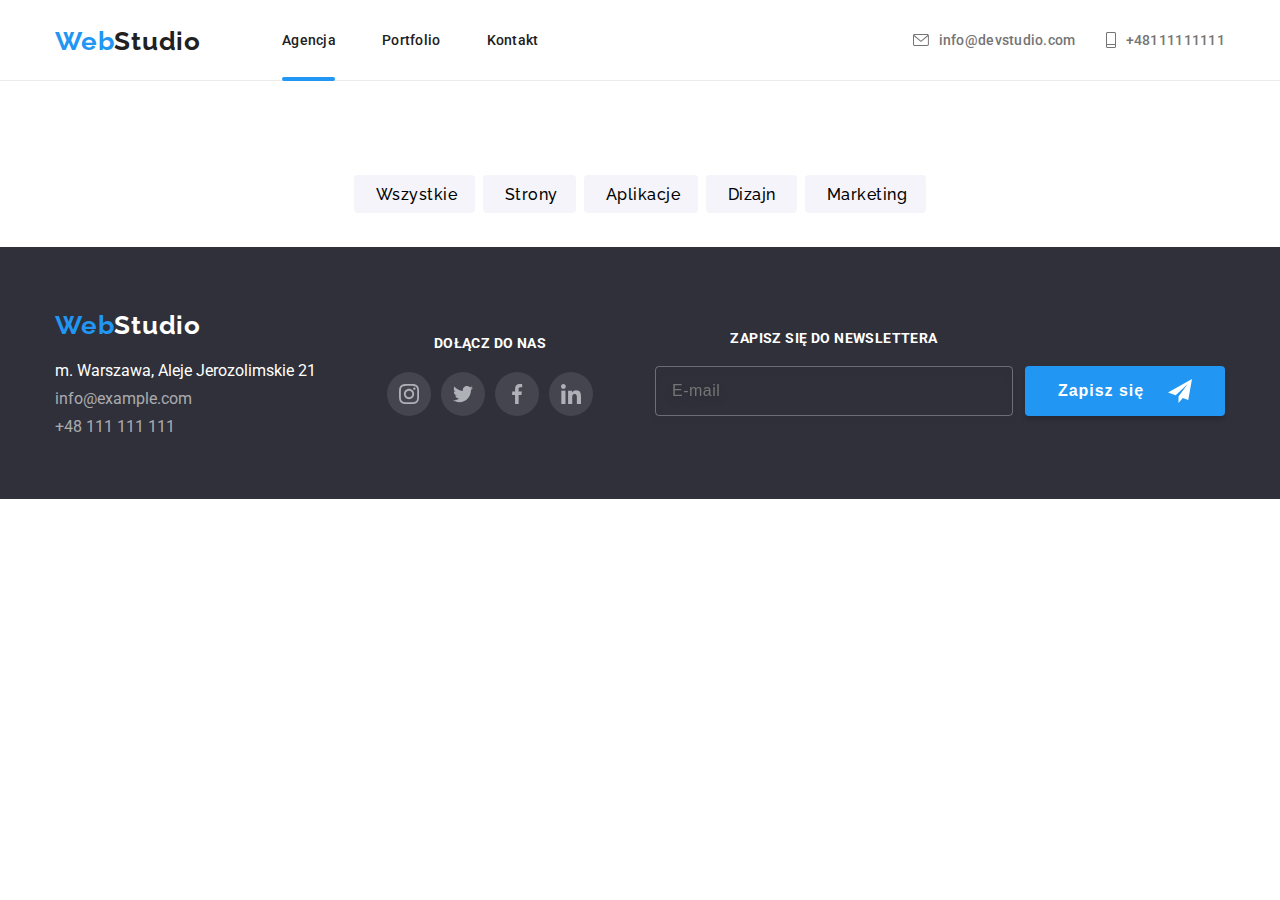
==== portfolio.html @ 3a310f6a "wykonano adaptacje btn-list portfolio" ====
<!DOCTYPE html>
<html lang="en">
  <head>
    <meta charset="UTF-8" />
    <meta http-equiv="X-UA-Compatible" content="IE=edge" />
    <meta name="viewport" content="width=device-width, initial-scale=1.0" />
    <title>Portfolio</title>
    <link rel="preconnect" href="https://fonts.googleapis.com" />
    <link rel="preconnect" href="https://fonts.gstatic.com" crossorigin />
    <link
      href="https://fonts.googleapis.com/css2?family=Montserrat:wght@400;700&family=Raleway:wght@700&display=swap"
      rel="stylesheet"
    />
    <link rel="preconnect" href="https://fonts.googleapis.com" />
    <link rel="preconnect" href="https://fonts.gstatic.com" crossorigin />
    <link
      href="https://fonts.googleapis.com/css2?family=Montserrat:wght@400;700&family=Raleway:wght@700&family=Roboto:wght@400;500;700;900&display=swap"
      rel="stylesheet"
    />
    <link
      rel="stylesheet"
      href="node_modules/modern-normalize/modern-normalize.css"
    />
    <link href="./css/main.min.css" rel="stylesheet" />
  </head>
  <body>
   <header class="header">
      <div class="container header__container">
        <nav class="navigation">
          <a href="./index.html" class="logo"
            ><span class="logo--web">Web</span>Studio</a
          >
          <ul class="navigation">
            <li class="navigation__item">
              <a
                href="./index.html"
                class="navigation__link navigation__link--agency"
                >Agencja</a
              >
            </li>
            <li class="navigation__item">
              <a href="./portfolio.html" class="navigation__link">Portfolio</a>
            </li>
            <li class="navigation__item">
              <a class="navigation__link">Kontakt</a>
            </li>
          </ul>
        </nav>
        <ul class="navigation-links">
          <li>
            <a
              href="mailto:info@devstudio.com"
              class="navigation__link navigation__link--contacts"
            >
              <svg class="navigation-links__icon" width="16" height="12">
                <use href="./images/icons.svg#icon-envelope"></use>
              </svg>
              info@devstudio.com</a
            >
          </li>
          <li>
            <a
              href="tel:+48111111111"
              class="navigation__link navigation__link--contacts"
            >
              <svg class="navigation-links__icon" width="10" height="16">
                <use href="./images/icons.svg#icon-Vector"></use>
              </svg>
              +48111111111</a
            >
          </li>
        </ul>
        <button class="menu-toggle js-open-menu">
          <svg class="menu-toggle__icon" width="24" height="16">
            <use href="./images/icons.svg#icon-menu-burger"></use>
          </svg>
        </button>
      </div>
    </header>
    <main>
      <section class="container">
        <ul class="btn-list">
          <li class="btn-list__button">
            <button type="button" class="secondary-btn secondary-btn--wszystkie secondary-btn__text">Wszystkie</button>
          </li>
          <li class="btn-list__button">
            <button type="button" class="secondary-btn secondary-btn--strony secondary-btn__text">
              Strony
            </button>
          </li>
          <li class="btn-list__button">
            <button type="button" class="secondary-btn secondary-btn--aplikacje secondary-btn__text">
              Aplikacje
            </button>
          </li>
          <li class="btn-list__button">
            <button type="button" class="secondary-btn secondary-btn--dizajn secondary-btn__text">
              Dizajn
            </button>
          </li>
          <li class="btn-list__button">
            <button type="button" class="secondary-btn secondary-btn--marketing secondary-btn__text">
              Marketing
            </button>
          </li>
        </ul>
        <!-- <ul class="categories">
          <li class="categories_card">
            <div class="categories__wrapper">
              <div class="categories__box">
                <img
                  src="./images/img31.jpg"
                  alt="Technocrack"
                  width="370"
                  height="294"
                />
                <div class="categories__overlay">
                  <p>
                    Technocrack jest popularną platformą wykorzystywaną do
                    rozpowszechniania koronawirusa. Firmy wykorzystują tę
                    platformę do celów szpiegowskich i ataków na
                    niezabezpieczone serwery konkurencji
                  </p>
                </div>
              </div>
              <h4 class="categories__title">Technocrack</h4>
              <p class="categories__type">Strona internetowa</p>
            </div>
          </li>
          <li class="categories_card">
            <div class="categories__wrapper">
              <div class="categories__box">
                <img
                  src="./images/img32.jpg"
                  alt="bascketball"
                  width="370"
                  height="294"
                />
                <div class="categories__overlay">
                  <p>
                    Technocrack jest popularną platformą wykorzystywaną do
                    rozpowszechniania koronawirusa. Firmy wykorzystują tę
                    platformę do celów szpiegowskich i ataków na
                    niezabezpieczone serwery konkurencji
                  </p>
                </div>
              </div>
              <h4 class="categories__title">
                Grafika New Orlean vs Golden Star
              </h4>
              <p class="categories__type">Dizajn</p>
            </div>
          </li>
          <li class="categories_card">
            <div class="categories__wrapper">
              <div class="categories__box">
                <img
                  src="./images/img33.jpg"
                  alt="Seafood"
                  width="370"
                  height="294"
                />
                <div class="categories__overlay">
                  <p>
                    Technocrack jest popularną platformą wykorzystywaną do
                    rozpowszechniania koronawirusa. Firmy wykorzystują tę
                    platformę do celów szpiegowskich i ataków na
                    niezabezpieczone serwery konkurencji
                  </p>
                </div>
              </div>
              <h4 class="categories__title">Restauracja Seafood</h4>
              <p class="categories__type">Aplikacja</p>
            </div>
          </li>
          <li class="categories_card">
            <div class="categories__wrapper">
              <div class="categories__box">
                <img
                  src="./images/img34.jpg"
                  alt="headphone"
                  width="370"
                  height="294"
                />
                <div class="categories__overlay">
                  <p>
                    Technocrack jest popularną platformą wykorzystywaną do
                    rozpowszechniania koronawirusa. Firmy wykorzystują tę
                    platformę do celów szpiegowskich i ataków na
                    niezabezpieczone serwery konkurencji
                  </p>
                </div>
              </div>
              <h4 class="categories__title">Projekt Prime</h4>
              <p class="categories__type">Marketing</p>
            </div>
          </li>
          <li class="categories_card">
            <div class="categories__wrapper">
              <div class="categories__box">
                <img
                  src="./images/img35.jpg"
                  alt="two boxes"
                  width="370"
                  height="294"
                />
                <div class="categories__overlay">
                  <p>
                    Technocrack jest popularną platformą wykorzystywaną do
                    rozpowszechniania koronawirusa. Firmy wykorzystują tę
                    platformę do celów szpiegowskich i ataków na
                    niezabezpieczone serwery konkurencji
                  </p>
                </div>
              </div>
              <h4 class="categories__title">Projekt Boxes</h4>
              <p class="categories__type">Aplikacja</p>
            </div>
          </li>
          <li class="categories_card">
            <div class="categories__wrapper">
              <div class="categories__box">
                <img
                  src="./images/img36.jpg"
                  alt="monitor"
                  width="370"
                  height="294"
                />
                <div class="categories__overlay">
                  <p>
                    Technocrack jest popularną platformą wykorzystywaną do
                    rozpowszechniania koronawirusa. Firmy wykorzystują tę
                    platformę do celów szpiegowskich i ataków na
                    niezabezpieczone serwery konkurencji
                  </p>
                </div>
              </div>
              <h4 class="categories__title">Inspiration has no Borders</h4>
              <p class="categories__type">Strona internetowa</p>
            </div>
          </li>
          <li class="categories_card">
            <div class="categories__wrapper">
              <div class="categories__box">
                <img
                  src="./images/img37.jpg"
                  alt="book"
                  width="370"
                  height="294"
                />
                <div class="categories__overlay">
                  <p>
                    Technocrack jest popularną platformą wykorzystywaną do
                    rozpowszechniania koronawirusa. Firmy wykorzystują tę
                    platformę do celów szpiegowskich i ataków na
                    niezabezpieczone serwery konkurencji
                  </p>
                </div>
              </div>
              <h4 class="categories__title">Magazyn Limited Edition</h4>
              <p class="categories__type">Dizajn</p>
            </div>
          </li>
          <li class="categories_card">
            <div class="categories__wrapper">
              <div class="categories__box">
                <img
                  src="./images/img38.jpg"
                  alt="label"
                  width="370"
                  height="294"
                />
                <div class="categories__overlay">
                  <p>
                    Technocrack jest popularną platformą wykorzystywaną do
                    rozpowszechniania koronawirusa. Firmy wykorzystują tę
                    platformę do celów szpiegowskich i ataków na
                    niezabezpieczone serwery konkurencji
                  </p>
                </div>
              </div>
              <h4 class="categories__title">Projekt LAB</h4>
              <p class="categories__type">Marketing</p>
            </div>
          </li>
          <li class="categories_card">
            <div class="categories__wrapper">
              <div class="categories__box">
                <img
                  src="./images/img39.jpg"
                  alt="laptop"
                  width="370"
                  height="294"
                />
                <div class="categories__overlay">
                  <p>
                    Technocrack jest popularną platformą wykorzystywaną do
                    rozpowszechniania koronawirusa. Firmy wykorzystują tę
                    platformę do celów szpiegowskich i ataków na
                    niezabezpieczone serwery konkurencji
                  </p>
                </div>
              </div>
              <h4 class="categories__title">Growing Business</h4>
              <p class="categories__type">Aplikacja</p>
            </div>
          </li>
        </ul> -->
      </section>
    </main>
<footer class="footer">
      <div class="container container--footer">
      <div class="footer__nav">
      <a href="/" class="logo logo--footer"
        ><span class="logo--web">Web</span>Studio</a
      >
        <ul class="contacts">
          <li class="contacts__element"><address class="contacts__element--address">
        m. Warszawa, Aleje Jerozolimskie 21
      </address></li>
          <li class="contacts__element">
            <a href="mailto:info@example.com" class="contacts__element--contact"
            >info@example.com</a
            >
          </li>
          <li class="contacts__element">
            <a href="tel:+48111111111" class="contacts__element--contact">+48 111 111 111</a>
          </li>
        </ul>
        </div>
        <div class="social-links">
          <span class="small-title small-title--footer">DOŁĄCZ DO NAS</span> 
           <div class="social-networks social-networks--footer">
                <div class="social-networks__logo social-networks__logo--footer">
                  <svg width="20" height="20">
                    <use href=".//images/icons.svg#icon-instagram-2"></use>
                  </svg>
                </div>
                <div class="social-networks__logo social-networks__logo--footer">
                  <svg width="20" height="20">
                    <use href=".//images/icons.svg#icon-twitter-1"></use>
                  </svg>
                </div>
                <div class="social-networks__logo social-networks__logo--footer">
                  <svg width="20" height="20">
                    <use href=".//images/icons.svg#icon-facebook-1"></use>
                  </svg>
                </div>
                <div class="social-networks__logo social-networks__logo--footer">
                  <svg width="20" height="20">
                    <use href=".//images/icons.svg#icon-linkedin-1"></use>
                  </svg>
                </div>
            </div>
       </div>

       <form class="newsletter">
        <label class="small-title small-title--footer">
          Zapisz się do newslettera
          <input type="email" placeholder="E-mail" class="newsletter__input" name="email" id="newsletter" />
        </label>
       
        <button type="submit" class="main-btn main-btn--footer">
          <span class="main-btn__text main-btn__text--footer">Zapisz się</span>
           <svg width="24" height="24">
                    <use href=".//images/icons.svg#icon-send"></use>
                  </svg>
        </button>
      </form>
      </div>
      </footer>
  </body>
</html>
---- css/main.min.css ----
:root{--font-main: "Roboto", sans-serif;--font-secondary: "Raleway", sans-serif;--black-main: #212121;--white: #ffffff;--blue: #2196f3;--gray: #757575;--light-gray: rgba(255, 255, 255, 0.6);--comment-color: rgba(117, 117, 117, 0.5);--bg-LightGray: #f5f4fa;--bg-TransparentBlack: rgba(47, 48, 58, 0.8);--bg-overlay: rgba(33, 150, 243, 0.9);--bg-footer: #2f303a;--bg-foter-icon: rgba(255, 255, 255, 0.1);--shadows-1: 0px 4px 4px rgba(0, 0, 0, 0.15);--shadows-2: 0px 1px 3px rgba(0, 0, 0, 0.12), 0px 1px 1px rgba(0, 0, 0, 0.14), 0px 2px 1px rgba(0, 0, 0, 0.2);--shadows-overlay: 0px 4px 4px rgba(0, 0, 0, 0.25);--shadows-category: 0px 1px 1px rgba(0, 0, 0, 0.12), 0px 4px 4px rgba(0, 0, 0, 0.06), 1px 4px 6px rgba(0, 0, 0, 0.16);--shadows-ButtonDesign: 0px 3px 1px rgba(0, 0, 0, 0.1), 0px 1px 2px rgba(0, 0, 0, 0.08), 0px 2px 2px rgba(0, 0, 0, 0.12);--header-border: #ececec;--category-border: #eeeeee;--foter-input-border: rgba(255, 255, 255, 0.3);--close-btn-border: rgba(0, 0, 0, 0.1);--modal-border: rgba(33, 33, 33, 0.2);--fill-gray: #afb1b8}body{background:var(--white);font-style:normal;font-family:var(--font-main);margin:0;padding:0;color:var(--black-main)}:hover,:focus{transition-duration:250ms;transition-timing-function:cubic-bezier(0.4, 0, 0.2, 1)}h1,h2,h4{margin:0;padding:0}ul{list-style:none;margin:0;padding:0}p{padding:0}li{list-style-type:none}img{display:block;width:100%;height:auto}.backdrop{position:fixed;left:0;top:0;width:100%;height:100%;background:rgba(0,0,0,.2)}.is-hidden{opacity:0;visibility:hidden;pointer-events:none}.visually-hidden{position:absolute !important;clip:rect(1px 1px 1px 1px);clip:rect(1px, 1px, 1px, 1px);padding:0 !important;border:0 !important;height:1px !important;width:1px !important;overflow:hidden}.container{margin:0 auto;padding:16px 15px}@media screen and (min-width: 480px){.container{width:450px}}@media screen and (min-width: 768px){.container{width:738px;padding:0}}@media screen and (min-width: 1200px){.container{width:1170px;padding:0}}.header{width:100%;border-bottom:1px solid var(--header-border)}.header__container{display:flex;justify-content:space-between;align-items:center}.navigation__item{display:none}.navigation__link{display:none}@media screen and (min-width: 768px){.navigation{list-style-type:none;display:flex;align-items:center}.navigation__item{display:flex;margin-top:32px;margin-bottom:32px}.navigation__item:not(:last-child){margin-right:46px}.navigation__link{text-decoration:none;display:flex;align-items:center;font-weight:500;font-size:14px;line-height:16px;letter-spacing:.02em;color:var(--black-main)}.navigation__link:hover,.navigation__link:focus{color:var(--blue)}.navigation__link--contacts{color:var(--gray)}.navigation__link--agency{position:relative}.navigation__link--agency::after{content:"";position:absolute;width:53px;height:4px;background:var(--blue);border-radius:2px;top:45px;left:0}.navigation__link--portfolio{position:relative}.navigation__link--portfolio::after{content:"";position:absolute;width:53px;height:4px;background:var(--blue);border-radius:2px;top:45px;left:2px}.navigation-links{list-style:none;display:flex;justify-items:flex-end;flex-wrap:wrap;margin:19px 0px 19px 101px;gap:10px}.navigation-links__icon{margin-right:10px;fill:var(--gray)}.navigation-links__icon:hover,.navigation-links__icon:focus{cursor:pointer;fill:var(--blue)}}@media screen and (min-width: 1200px){.navigation-links{gap:30px}}.logo{width:134px;height:28px;font-family:var(--font-secondary);font-weight:700;font-size:24px;line-height:28px;letter-spacing:.03em;color:var(--black-main);text-decoration:none;margin:0}@media screen and (min-width: 768px){.logo{font-size:26px;line-height:31px;margin:26px 83px 26px 0px}}@media screen and (min-width: 1200px){.logo{margin:24px 93px 25px 0px}}.logo--web{color:var(--blue)}.wrapper{position:relative;display:flex;justify-content:center;width:100%;height:400px;text-align:center;margin-left:auto;margin-right:auto;background-image:linear-gradient(to right, rgba(47, 48, 58, 0.4), rgba(47, 48, 58, 0.4)),url(..//../images/wrapper_mob@1x.jpg);background-repeat:no-repeat;background-size:cover;background-position:center}@media screen and (min-device-pixel-ratio: 2),screen and (-webkit-min-device-pixel-ratio: 2),screen and (min-resolution: 192dpi),screen and (min-resolution: 2dppx){.wrapper{background-image:linear-gradient(to right, rgba(47, 48, 58, 0.4), rgba(47, 48, 58, 0.4)),url(..//../images/wrapper_mob@2x.jpg)}}@media screen and (min-width: 768px){.wrapper{background-image:linear-gradient(to right, rgba(47, 48, 58, 0.4), rgba(47, 48, 58, 0.4)),url(..//../images/wrapper_tablet_img.jpg)}}@media screen and (min-width: 768px)and (min-device-pixel-ratio: 2),screen and (min-width: 768px)and (-webkit-min-device-pixel-ratio: 2),screen and (min-width: 768px)and (min-resolution: 192dpi),screen and (min-width: 768px)and (min-resolution: 2dppx){.wrapper{background-image:linear-gradient(to right, rgba(47, 48, 58, 0.4), rgba(47, 48, 58, 0.4)),url(..//../images/wrapper_tablet_img@2x.jpg)}}@media screen and (min-width: 1200px){.wrapper{background-image:linear-gradient(to right, rgba(47, 48, 58, 0.4), rgba(47, 48, 58, 0.4)),url(..//../images/wrapper_desktop_img.jpg)}}@media screen and (min-width: 1200px)and (min-device-pixel-ratio: 2),screen and (min-width: 1200px)and (-webkit-min-device-pixel-ratio: 2),screen and (min-width: 1200px)and (min-resolution: 192dpi),screen and (min-width: 1200px)and (min-resolution: 2dppx){.wrapper{background-image:linear-gradient(to right, rgba(47, 48, 58, 0.4), rgba(47, 48, 58, 0.4)),url(..//../images/wrapper_desktop_img@2x.jpg)}}@media screen and (min-width: 1200px){.wrapper{max-width:1600px;height:600px}}.wrapper__title{position:absolute;top:118px;padding:0;margin-left:auto;margin-right:auto;width:320px;height:84px;font-weight:900;font-size:18px;line-height:1.62;letter-spacing:.06em;text-transform:uppercase;color:var(--white)}@media screen and (min-width: 768px){.wrapper__title{width:365px;font-size:26px}}@media screen and (min-width: 1200px){.wrapper__title{width:696px;height:120px;font-size:44px;line-height:1.36;margin-left:auto;margin-right:auto}}.main-btn--wrapper{position:absolute;top:232px}@media screen and (min-width: 1200px){.main-btn--wrapper{top:350px}}.main-btn{width:200px;height:50px;cursor:pointer;background:var(--blue);box-shadow:var(--shadows-1);border-radius:4px;border:0}.main-btn__text{align-items:center;text-align:center;font-weight:700;font-size:16px;line-height:1.9;letter-spacing:.06em;color:var(--white)}.segments{padding-top:60px;padding-bottom:60px}@media screen and (min-width: 1200px){.segments{padding-top:94px;padding-bottom:94px}}@media screen and (max-width: 479px){.segments{padding-left:15px;padding-right:15px}}.segments-flex{display:flex;flex-wrap:wrap}.segments-list{justify-content:center;grid-gap:30px}@media screen and (min-width: 480px){.segments-list__item{width:450px}}@media screen and (min-width: 768px){.segments-list__item{width:354px}}@media screen and (min-width: 1200px){.segments-list__item{width:270px}}.segments-list__icon-fon{display:flex;height:120px;align-items:center;justify-content:center;flex-direction:column;margin-bottom:30px;background-color:var(--bg-LightGray)}@media screen and (min-width: 480px){.segments-list__icon-fon{width:450px}}@media screen and (min-width: 768px){.segments-list__icon-fon{width:354px}}@media screen and (min-width: 1200px){.segments-list__icon-fon{width:270px}}.segments-list__icon{align-items:center}.small-title--lorem{text-align:center;margin-bottom:10px}@media screen and (min-width: 768px){.small-title--lorem{text-align:left}}.small-title{font-weight:700;font-size:14px;line-height:1.17;letter-spacing:.03em;text-transform:uppercase}.middle-title{font-weight:700;font-size:36px;line-height:42px;text-align:center;letter-spacing:.03em}.small-text{font-weight:400;font-size:14px;line-height:24px;letter-spacing:.03em}.activity{display:none}@media screen and (min-width: 1200px){.activity{display:block;margin:0;padding:0;height:386px}}.activity-list{display:flex;justify-content:center;align-items:center;gap:30px}.activity-list__item{position:relative}.middle-title--activity{text-align:center;margin-bottom:50px}.label{position:absolute;width:370px;height:70px;background:var(--bg-TransparentBlack);display:block;top:224px}.small-title--label{color:var(--white);margin-top:27px;text-align:center}.bg-section{width:100%;height:auto;background:var(--bg-LightGray);padding:60px 0;margin:0 auto}@media screen and (min-width: 1200px){.bg-section{max-width:1600px;height:708px;margin-top:94px}}.team-container{display:flex;flex-wrap:wrap;gap:30px}.middle-title--team{margin-bottom:50px}.team-card{width:450px;height:auto;gap:30px;background:var(--white);box-shadow:var(--shadows-2);border-radius:0px 0px 4px 4px}@media screen and (min-width: 480px){.team-card{width:450px;height:622px}}@media screen and (min-width: 768px){.team-card{width:354px;height:536px}}@media screen and (min-width: 1200px){.team-card{width:270px;height:428px}}.team-card__name{font-weight:500;font-size:16px;line-height:19px;text-align:center;letter-spacing:.03em;color:var(--black-main);margin:30px 0 10px}.team-card__trade{font-weight:400;font-size:16px;line-height:19px;text-align:center;letter-spacing:.03em;color:var(--gray)}.social-networks--team{margin:0 auto 24px}.social-networks{width:206px;height:44px;display:flex;flex-direction:row;justify-content:center;gap:10px}.social-networks__logo{fill:var(--fill-gray);display:flex;justify-content:center;align-items:center;width:44px;height:44px;border-radius:50%}.social-networks__logo:hover{cursor:pointer;background-color:var(--blue);fill:var(--white)}.middle-title--clients{padding-bottom:14px;margin-top:60px}.clients{display:flex;flex-wrap:wrap;margin-bottom:60px}@media screen and (min-width: 1200px){.clients{flex-wrap:nowrap;margin-bottom:86px}}.clients-list{justify-content:center;align-items:center;gap:30px}.clients__card{display:flex;justify-content:center;align-items:center;fill:var(--fill-gray);border:1px solid var(--fill-gray);border-radius:4px;width:208px;height:92px}@media screen and (min-width: 768px){.clients__card{width:224px;height:92px}}@media screen and (min-width: 1200px){.clients__card{width:170px;height:92px}}.clients__card:hover,.clients__card:focus{cursor:pointer;border:1px solid var(--blue);border-radius:4px;fill:var(--blue)}.btn-list{display:flex;flex-wrap:wrap;row-gap:15px;-moz-column-gap:8px;column-gap:8px;align-items:center;justify-content:flex-start;margin-top:44px;margin-bottom:24px}@media screen and (min-width: 768px){.btn-list{justify-content:center;margin-top:60px;margin-bottom:14px}}@media screen and (min-width: 1200px){.btn-list{margin-top:94px;margin-bottom:34px}}.secondary-btn{text-align:center;height:38px;background:var(--bg-LightGray);border-radius:4px;border:0;cursor:pointer;padding:6px auto}.secondary-btn:hover{background:var(--blue);box-shadow:var(--shadows-ButtonDesign);color:var(--white)}@media screen and (min-width: 1200px){.secondary-btn{padding:6px 22px 6px 22px}}.secondary-btn--wszystkie{width:103px}@media screen and (min-width: 1200px){.secondary-btn--wszystkie{width:121px}}.secondary-btn--strony{width:128px}@media screen and (min-width: 1200px){.secondary-btn--strony{width:93px}}.secondary-btn--aplikacje{width:145px}@media screen and (min-width: 1200px){.secondary-btn--aplikacje{width:114px}}.secondary-btn--dizajn{width:103px}@media screen and (min-width: 1200px){.secondary-btn--dizajn{width:91px}}.secondary-btn--marketing{width:130px}@media screen and (min-width: 1200px){.secondary-btn--marketing{width:121px}}.secondary-btn__text{font-family:var(--font-secondary);font-style:normal;font-weight:500;font-size:16px;line-height:1,6;text-align:center;letter-spacing:.03em}.categories{list-style-type:none;display:flex;align-items:center;flex-wrap:wrap}.categories_card{padding-right:30px;padding-bottom:30px;width:370px;height:404px}.categories_card:nth-child(3n){padding-right:0}.categories__wrapper{box-sizing:border-box;border:1px solid var(--category-border);width:370px;height:404px}.categories__wrapper:hover{cursor:pointer;box-shadow:var(--shadows-category)}.categories__box{margin:0;position:relative;overflow:hidden;width:370px;height:294px}.categories__box:hover .categories__overlay{transform:translateY(0)}.categories__overlay{position:absolute;top:0;left:0;width:100%;height:100%;background:var(--bg-overlay);box-shadow:var(--box-shadow-overlay);transform:translateY(101%);transition:transform 250ms}.categories__overlay>p{position:absolute;width:301px;height:196px;font-weight:400;font-size:18px;line-height:28px;letter-spacing:.03em;color:var(--white);padding:49px 45px 49px 24px}.categories__title{width:322px;height:36px;font-weight:700;font-size:18px;line-height:2;letter-spacing:.06em;color:var(--black-main);padding:20px 24px 4px}.categories__type{width:322px;height:30px;font-weight:400;font-size:16px;line-height:1.875;letter-spacing:.03em;color:var(--gray);margin:4px 24px 20px}.footer{margin:0 auto;padding-top:60px;padding-bottom:60px;width:100%;background:var(--bg-footer);display:block;text-align:center;justify-content:center}.footer__nav{margin-bottom:60px}@media screen and (min-width: 768px){.footer__nav{height:127px;margin-left:76px}}@media screen and (min-width: 1200px){.footer__nav{margin:0}}@media screen and (min-width: 1200px){.footer{max-width:1600px;height:252px;padding:0}}@media screen and (min-width: 768px){.container--footer{display:flex;justify-content:space-between;flex-wrap:wrap}}@media screen and (min-width: 1200px){.container--footer{flex-wrap:nowrap;align-items:center;height:100%;row-gap:70px}}.logo--footer{color:var(--white);display:block;height:31px;margin:0 auto 20px}@media screen and (min-width: 1200px){.logo--footer{margin:0;margin-bottom:20px}}.contacts{width:270px;margin:20px auto 60px}@media screen and (min-width: 1200px){.contacts{text-align:left}}.contacts__element:not(:last-child){margin-bottom:9px}.contacts__element--address{color:var(--white);font-style:normal}.contacts__element--contact{color:var(--light-gray);text-decoration:none}.contacts__element--contact:hover,.contacts__element--contact:focus{color:var(--blue)}.social-links{width:206px;height:80px;margin:0 auto 60px}@media screen and (min-width: 768px){.social-links{margin:5px 89px 0 0}}@media screen and (min-width: 1200px){.social-links{margin:0}}.small-title--footer{color:var(--white)}.social-networks--footer{margin-top:20px}.social-networks__logo--footer{background:var(--bg-foter-icon)}.social-networks__logo--footer:hover{cursor:pointer;background-color:var(--blue);fill:var(--white)}.newsletter{flex-direction:column;display:flex;flex-wrap:wrap;justify-content:center}@media screen and (min-width: 768px){.newsletter{margin-left:166px}}@media screen and (min-width: 1200px){.newsletter{flex-wrap:nowrap;flex-direction:row;align-items:center;margin:0}}.main-btn--footer{margin:20px auto 0;display:flex;justify-content:center;align-items:center}@media screen and (min-width: 1200px){.main-btn--footer{margin-top:36px;margin-left:12px}}.newsletter__input{box-sizing:border-box;width:100%;height:50px;margin:20px auto 0;border:1px solid var(--foter-input-border);filter:drop-shadow(0px 4px 4px rgba(0, 0, 0, 0.15));border-radius:4px;background-color:inherit;font-weight:400;font-size:16px;line-height:20px;display:flex;align-items:center;letter-spacing:.03em;color:var(--light-gray);padding-left:16px}@media screen and (min-width: 768px){.newsletter__input{width:450px}}@media screen and (min-width: 1200px){.newsletter__input{width:358px}}.main-btn__text--footer{margin-right:24px}.modal{position:absolute;left:50%;top:50%;width:450px;height:609px;transform:translate(-50%, -50%);background:var(--white);box-shadow:var(--shadows-2);border-radius:4px}@media screen and (min-width: 1200px){.modal{width:528px;min-height:581px}}.close-btn{position:absolute;top:8px;right:8px;width:30px;height:30px;background:var(--white);border:1px solid var(--close-btn-border);border-radius:50%;cursor:pointer}.modal__form{position:absolute;left:0;top:40px;display:block;width:448px;height:auto}.modal__title{width:370px;position:absolute;top:0;left:40px;margin:0;text-align:center;font-weight:700;font-size:20px;line-height:1.15;letter-spacing:.03em;color:var(--black-main)}@media screen and (min-width: 1200px){.modal__title{width:448px}}.modal__label{display:block;box-sizing:border-box;font-family:var(--font-main);font-style:normal;font-weight:400;font-size:12px;line-height:14px;letter-spacing:.01em;color:var(--gray)}.modal__label:focus-within{fill:var(--blue)}.modal__label:nth-of-type(1){position:absolute;top:61px;left:40px}@media screen and (min-width: 1200px){.modal__label:nth-of-type(1){top:35px}}.modal__label:nth-of-type(2){position:absolute;top:129px;left:40px}@media screen and (min-width: 1200px){.modal__label:nth-of-type(2){top:103px}}.modal__label:nth-of-type(3){position:absolute;top:197px;left:40px}@media screen and (min-width: 1200px){.modal__label:nth-of-type(3){top:171px}}.modal__input{position:absolute;left:0;top:18px;box-sizing:border-box;width:370px;height:40px;padding-left:42px;border:1px solid var(--modal-border);border-radius:4px;outline:none}.modal__input:hover,.modal__input:focus{border:1px solid var(--blue)}@media screen and (min-width: 1200px){.modal__input{width:448px}}.modal__icon{position:absolute;top:32px;left:13px}.modal__textarea{position:absolute;top:265px;left:40px;width:448px;height:138px;font-family:var(--font-main);font-style:normal;font-weight:400;font-size:12px;line-height:14px;letter-spacing:.01em;color:var(--gray)}@media screen and (min-width: 1200px){.modal__textarea{top:239px}}.modal__comment{position:absolute;top:18px;left:0;box-sizing:border-box;width:370px;height:120px;border:1px solid var(--modal-border);border-radius:4px;padding:12px 16px;font-family:var(--font-main);font-style:normal;font-weight:400;font-size:12px;line-height:14px;letter-spacing:.01em;color:var(--comment-color);resize:none;outline:none}.modal__comment:hover,.modal__comment:focus{border:1px solid var(--blue)}@media screen and (min-width: 1200px){.modal__comment{width:448px;top:18px}}.modal__checkbox{position:absolute;top:420px;left:64px;width:346px;height:14px;font-family:var(--font-main);font-style:normal;font-weight:400;font-size:12px;line-height:1.16;letter-spacing:.03em;color:var(--gray);cursor:pointer}.modal__checkbox::before{position:absolute;left:-24px;top:-5px;content:"";width:16px;height:16px;border:2px solid var(--black-main);border-radius:2px}@media screen and (min-width: 1200px){.modal__checkbox::before{top:1px}}@media screen and (min-width: 1200px){.modal__checkbox{width:395px;height:24px;font-size:14px;line-height:1.7;top:397px;left:79px}}.modal-checkbox:checked+.modal__checkbox::before{background:var(--blue);border:2px solid var(--blue)}.checkbox-icon{position:absolute;top:-2px;left:-22px}@media screen and (min-width: 1200px){.checkbox-icon{top:5px}}.modal__links{color:var(--blue)}.main-btn--form{position:absolute;left:125px;top:479px;display:flex;justify-content:center;align-items:center}@media screen and (min-width: 1200px){.main-btn--form{left:164px;top:451px}}.menu-toggle{display:flex;align-items:center;justify-content:center;margin:0;padding:0;background-color:rgba(0,0,0,0);cursor:pointer;border:none;border-radius:50%;outline:none}.menu-toggle:hover,.menu-toggle:focus{fill:var(--blue)}@media screen and (min-width: 768px){.menu-toggle{display:none}}.menu-container{position:fixed;top:0;left:0;width:100vw;height:100vh;background-color:var(--white);z-index:999;transform:translateX(100%);transition:transform 250ms ease-in-out}.menu-container.is-open{transform:translateX(0)}.menu-container .menu-toggle{position:fixed;top:21px;right:26px;fill:var(--black-main)}.menu-container a{text-decoration:none}.nav-menu{position:absolute;padding:0;margin:0;left:40px;top:48px}.nav-menu__item{display:block;margin-bottom:36px}.nav-menu__item:hover,.nav-menu__item:focus{color:var(--blue)}.nav-menu__item--portfolio{margin-bottom:32px}.nav-menu__item--link{font-weight:500;font-size:40px;line-height:47px;text-align:center;letter-spacing:.02em;color:var(--black-main)}.nav-links{position:absolute;margin:0;padding:0;left:40px;top:562px}.nav-links__link{display:block;margin-top:32px;margin-bottom:64px;font-weight:500;font-size:24px;line-height:1.16;letter-spacing:.02em;color:var(--gray)}.nav-links__link--tel{font-weight:500;font-size:34px;line-height:1.2;letter-spacing:.02em;color:var(--blue)}.nav-social{position:absolute;display:flex;flex-wrap:wrap;gap:20px;left:40px;top:726px}.nav-social__item{position:relative;font-weight:500;font-size:18px;line-height:1.22;letter-spacing:.02em;color:var(--blue)}.nav-social__item:not(:first-child)::before{content:"";display:block;position:absolute;top:0;left:-10px;width:1px;height:22px;background-color:rgba(33,33,33,.2)}/*# sourceMappingURL=main.min.css.map */
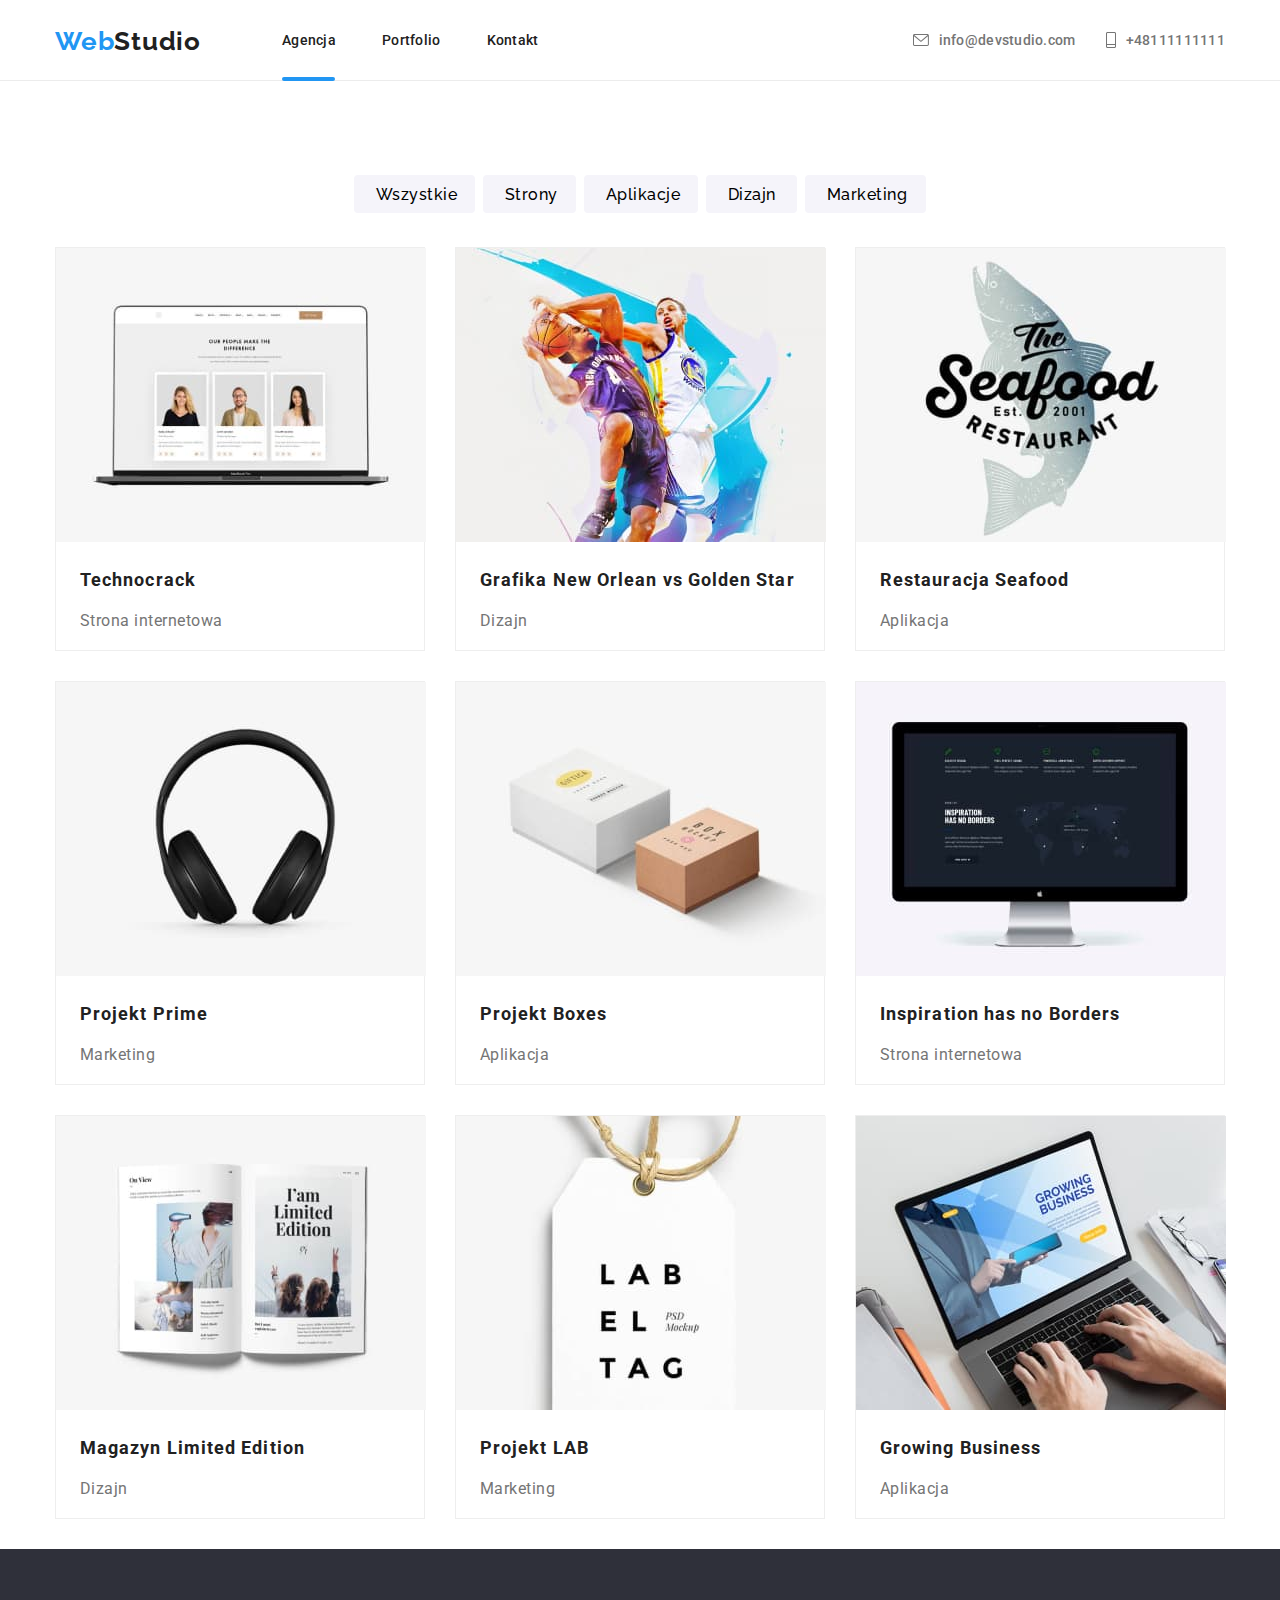
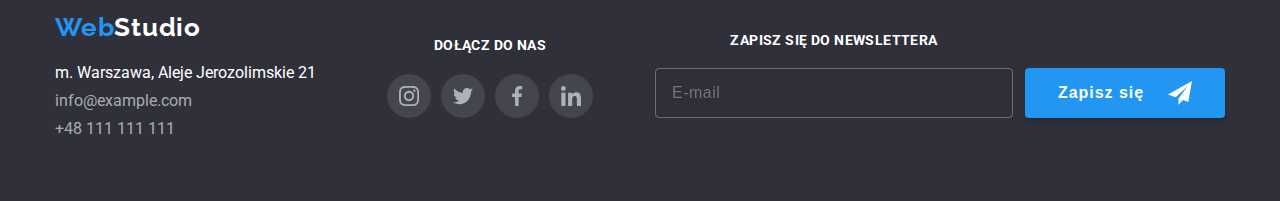
==== commit ab0bfc14: "dodane obrazki do portfolio" ====
--- a/portfolio.html
+++ b/portfolio.html
@@ -104,16 +104,25 @@
             </button>
           </li>
         </ul>
-        <!-- <ul class="categories">
-          <li class="categories_card">
-            <div class="categories__wrapper">
-              <div class="categories__box">
-                <img
-                  src="./images/img31.jpg"
-                  alt="Technocrack"
-                  width="370"
-                  height="294"
-                />
+        <ul class="categories">
+          <li class="categories_card">
+            <div class="categories__wrapper">
+              <div class="categories__box">
+             <img
+               srcset="
+                      /images/portfolio/category1_354.jpg 354w,
+                      /images/portfolio/category1_370.jpg 370w,
+                      /images/portfolio/category1_450.jpg 450w,
+                      /images/portfolio/category1_708.jpg 708w,
+                      /images/portfolio/category1_740.jpg 740w,
+                      /images/portfolio/category1_900.jpg 900w
+                      "
+                sizes="(min-width: 1200px) 370px, (min-width: 768px) 354px, (min-width: 480px) 450px, 100vw"
+                src="/images/portfolio/category1_450.jpg"
+                alt="MacBook"
+                width="450"
+                height="460"
+              />
                 <div class="categories__overlay">
                   <p>
                     Technocrack jest popularną platformą wykorzystywaną do
@@ -131,10 +140,19 @@
             <div class="categories__wrapper">
               <div class="categories__box">
                 <img
-                  src="./images/img32.jpg"
+                    srcset="
+                      /images/portfolio/category2_354.jpg 354w,
+                      /images/portfolio/category2_370.jpg 370w,
+                      /images/portfolio/category2_450.jpg 450w,
+                      /images/portfolio/category2_708.jpg 708w,
+                      /images/portfolio/category2_740.jpg 740w,
+                      /images/portfolio/category2_900.jpg 900w
+                      "
+                sizes="(min-width: 1200px) 370px, (min-width: 768px) 354px, (min-width: 480px) 450px, 100vw"
+                src="/images/portfolio/category2_450.jpg"
                   alt="bascketball"
-                  width="370"
-                  height="294"
+                  width="450"
+                  height="460"
                 />
                 <div class="categories__overlay">
                   <p>
@@ -155,10 +173,19 @@
             <div class="categories__wrapper">
               <div class="categories__box">
                 <img
-                  src="./images/img33.jpg"
-                  alt="Seafood"
-                  width="370"
-                  height="294"
+                      srcset="
+                      /images/portfolio/category3_354.jpg 354w,
+                      /images/portfolio/category3_370.jpg 370w,
+                      /images/portfolio/category3_450.jpg 450w,
+                      /images/portfolio/category3_708.jpg 708w,
+                      /images/portfolio/category3_740.jpg 740w,
+                      /images/portfolio/category3_900.jpg 900w
+                      "
+                sizes="(min-width: 1200px) 370px, (min-width: 768px) 354px, (min-width: 480px) 450px, 100vw"
+                src="/images/portfolio/category3_450.jpg"
+                  alt="Restaurant logo"
+                  width="450"
+                  height="460"
                 />
                 <div class="categories__overlay">
                   <p>
@@ -177,10 +204,19 @@
             <div class="categories__wrapper">
               <div class="categories__box">
                 <img
-                  src="./images/img34.jpg"
-                  alt="headphone"
-                  width="370"
-                  height="294"
+                      srcset="
+                      /images/portfolio/category4_354.jpg 354w,
+                      /images/portfolio/category4_370.jpg 370w,
+                      /images/portfolio/category4_450.jpg 450w,
+                      /images/portfolio/category4_708.jpg 708w,
+                      /images/portfolio/category4_740.jpg 740w,
+                      /images/portfolio/category4_900.jpg 900w
+                      "
+                sizes="(min-width: 1200px) 370px, (min-width: 768px) 354px, (min-width: 480px) 450px, 100vw"
+                src="/images/portfolio/category4_450.jpg"
+                  alt="Headphone"
+                  width="450"
+                  height="460"
                 />
                 <div class="categories__overlay">
                   <p>
@@ -199,10 +235,19 @@
             <div class="categories__wrapper">
               <div class="categories__box">
                 <img
-                  src="./images/img35.jpg"
-                  alt="two boxes"
-                  width="370"
-                  height="294"
+                       srcset="
+                      /images/portfolio/category5_354.jpg 354w,
+                      /images/portfolio/category5_370.jpg 370w,
+                      /images/portfolio/category5_450.jpg 450w,
+                      /images/portfolio/category5_708.jpg 708w,
+                      /images/portfolio/category5_740.jpg 740w,
+                      /images/portfolio/category5_900.jpg 900w
+                      "
+                sizes="(min-width: 1200px) 370px, (min-width: 768px) 354px, (min-width: 480px) 450px, 100vw"
+                src="/images/portfolio/category5_450.jpg"
+                  alt="Two boxes"
+                  width="450"
+                  height="460"
                 />
                 <div class="categories__overlay">
                   <p>
@@ -221,10 +266,19 @@
             <div class="categories__wrapper">
               <div class="categories__box">
                 <img
-                  src="./images/img36.jpg"
-                  alt="monitor"
-                  width="370"
-                  height="294"
+                     srcset="
+                      /images/portfolio/category6_354.jpg 354w,
+                      /images/portfolio/category6_370.jpg 370w,
+                      /images/portfolio/category6_450.jpg 450w,
+                      /images/portfolio/category6_708.jpg 708w,
+                      /images/portfolio/category6_740.jpg 740w,
+                      /images/portfolio/category6_900.jpg 900w
+                      "
+                sizes="(min-width: 1200px) 370px, (min-width: 768px) 354px, (min-width: 480px) 450px, 100vw"
+                src="/images/portfolio/category6_450.jpg"
+                  alt="Monitor"
+                  width="450"
+                  height="460"
                 />
                 <div class="categories__overlay">
                   <p>
@@ -243,10 +297,19 @@
             <div class="categories__wrapper">
               <div class="categories__box">
                 <img
-                  src="./images/img37.jpg"
+                    srcset="
+                      /images/portfolio/category7_354.jpg 354w,
+                      /images/portfolio/category7_370.jpg 370w,
+                      /images/portfolio/category7_450.jpg 450w,
+                      /images/portfolio/category7_708.jpg 708w,
+                      /images/portfolio/category7_740.jpg 740w,
+                      /images/portfolio/category7_900.jpg 900w
+                      "
+                sizes="(min-width: 1200px) 370px, (min-width: 768px) 354px, (min-width: 480px) 450px, 100vw"
+                src="/images/portfolio/category7_450.jpg"
                   alt="book"
-                  width="370"
-                  height="294"
+                  width="450"
+                  height="460"
                 />
                 <div class="categories__overlay">
                   <p>
@@ -265,10 +328,19 @@
             <div class="categories__wrapper">
               <div class="categories__box">
                 <img
-                  src="./images/img38.jpg"
-                  alt="label"
-                  width="370"
-                  height="294"
+                        srcset="
+                      /images/portfolio/category8_354.jpg 354w,
+                      /images/portfolio/category8_370.jpg 370w,
+                      /images/portfolio/category8_450.jpg 450w,
+                      /images/portfolio/category8_708.jpg 708w,
+                      /images/portfolio/category8_740.jpg 740w,
+                      /images/portfolio/category8_900.jpg 900w
+                      "
+                sizes="(min-width: 1200px) 370px, (min-width: 768px) 354px, (min-width: 480px) 450px, 100vw"
+                src="/images/portfolio/category8_450.jpg"
+                  alt="Label"
+                  width="450"
+                  height="460"
                 />
                 <div class="categories__overlay">
                   <p>
@@ -287,10 +359,19 @@
             <div class="categories__wrapper">
               <div class="categories__box">
                 <img
-                  src="./images/img39.jpg"
-                  alt="laptop"
-                  width="370"
-                  height="294"
+                         srcset="
+                      /images/portfolio/category9_354.jpg 354w,
+                      /images/portfolio/category9_370.jpg 370w,
+                      /images/portfolio/category9_450.jpg 450w,
+                      /images/portfolio/category9_708.jpg 708w,
+                      /images/portfolio/category9_740.jpg 740w,
+                      /images/portfolio/category9_900.jpg 900w
+                      "
+                sizes="(min-width: 1200px) 370px, (min-width: 768px) 354px, (min-width: 480px) 450px, 100vw"
+                src="/images/portfolio/category9_450.jpg"
+                  alt="Laptop"
+                  width="450"
+                  height="460"
                 />
                 <div class="categories__overlay">
                   <p>
@@ -305,7 +386,7 @@
               <p class="categories__type">Aplikacja</p>
             </div>
           </li>
-        </ul> -->
+        </ul>
       </section>
     </main>
 <footer class="footer">
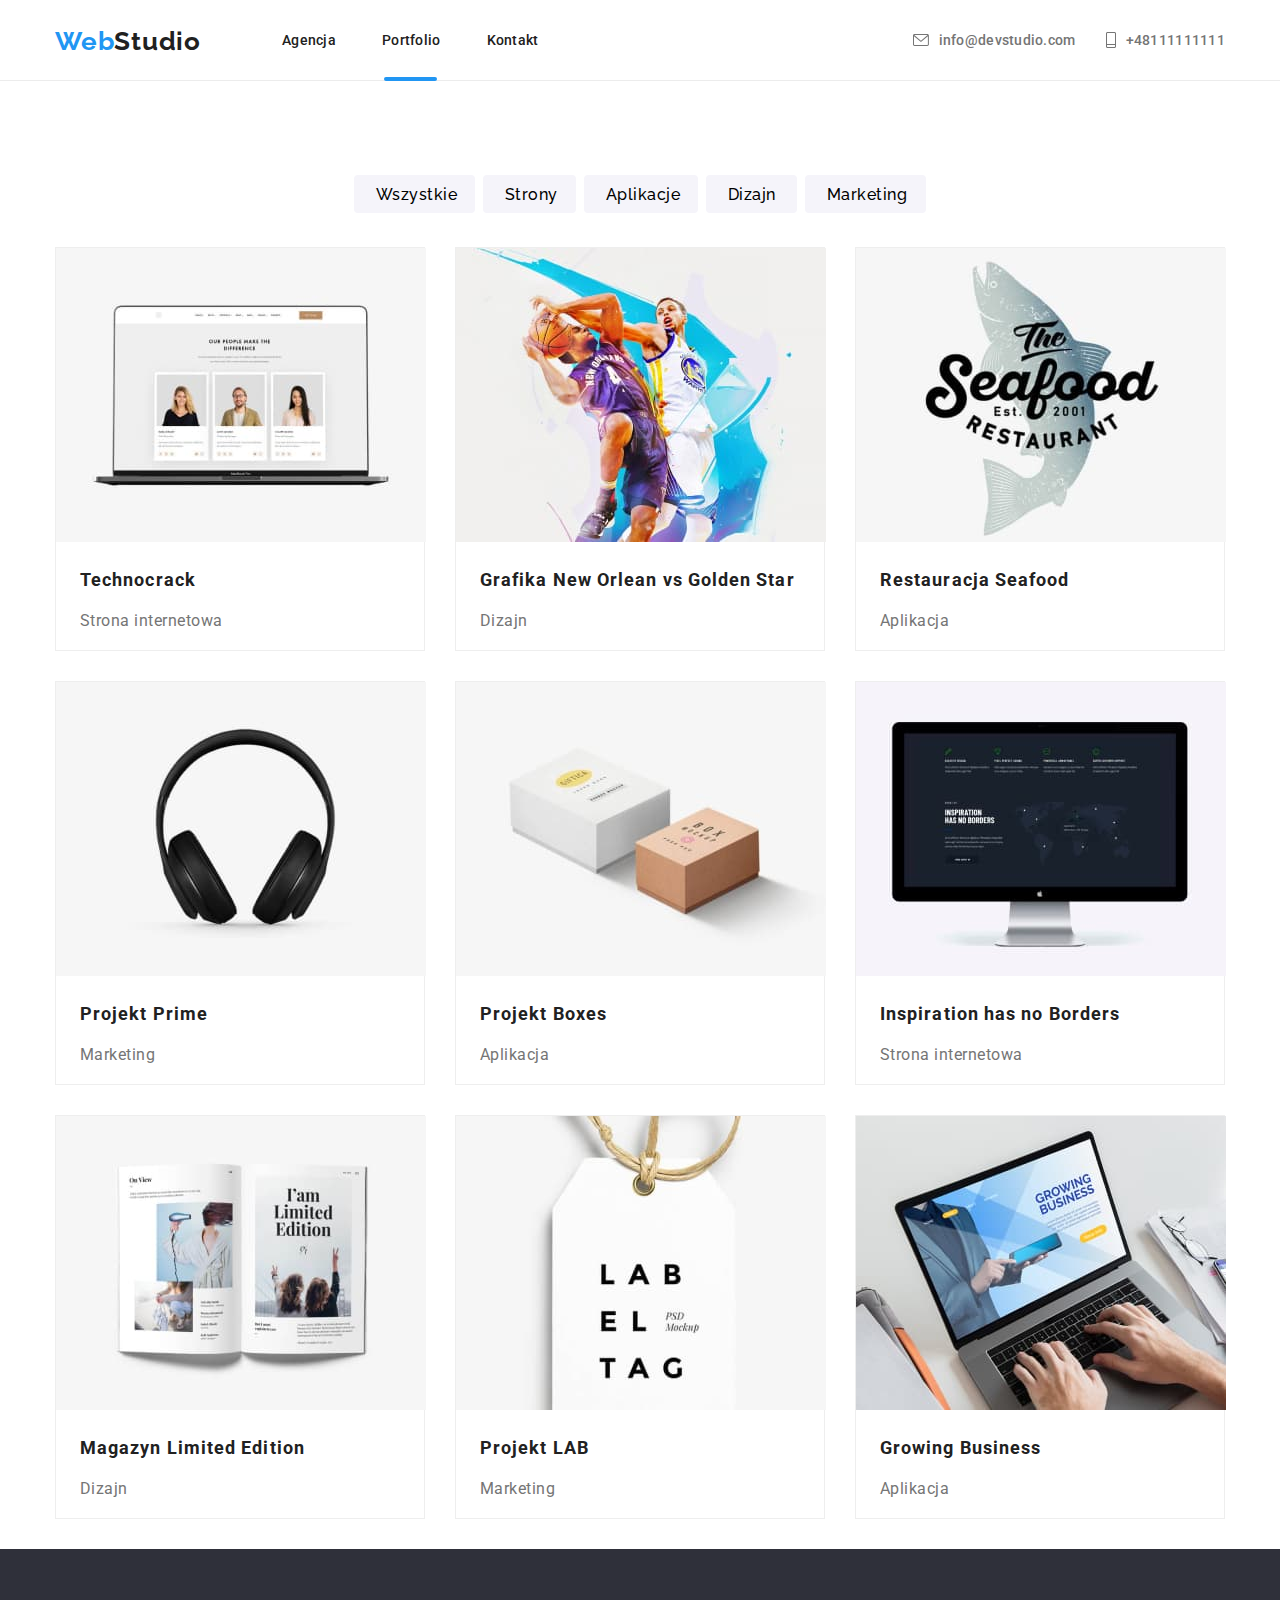
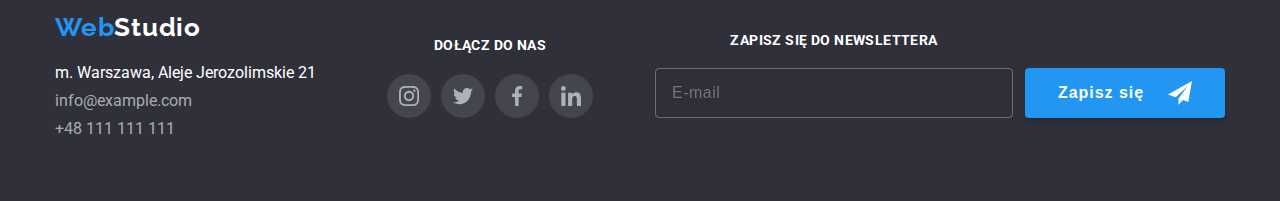
==== commit 235267fd: "poprawki: header,portfolio, team" ====
--- a/portfolio.html
+++ b/portfolio.html
@@ -24,7 +24,7 @@
     <link href="./css/main.min.css" rel="stylesheet" />
   </head>
   <body>
-   <header class="header">
+    <header class="header">
       <div class="container header__container">
         <nav class="navigation">
           <a href="./index.html" class="logo"
@@ -34,12 +34,12 @@
             <li class="navigation__item">
               <a
                 href="./index.html"
-                class="navigation__link navigation__link--agency"
+                class="navigation__link"
                 >Agencja</a
               >
             </li>
             <li class="navigation__item">
-              <a href="./portfolio.html" class="navigation__link">Portfolio</a>
+              <a href="./portfolio.html" class="navigation__link navigation__link--portfolio">Portfolio</a>
             </li>
             <li class="navigation__item">
               <a class="navigation__link">Kontakt</a>
@@ -81,25 +81,42 @@
       <section class="container">
         <ul class="btn-list">
           <li class="btn-list__button">
-            <button type="button" class="secondary-btn secondary-btn--wszystkie secondary-btn__text">Wszystkie</button>
+            <button
+              type="button"
+              class="secondary-btn secondary-btn--wszystkie secondary-btn__text"
+            >
+              Wszystkie
+            </button>
           </li>
           <li class="btn-list__button">
-            <button type="button" class="secondary-btn secondary-btn--strony secondary-btn__text">
+            <button
+              type="button"
+              class="secondary-btn secondary-btn--strony secondary-btn__text"
+            >
               Strony
             </button>
           </li>
           <li class="btn-list__button">
-            <button type="button" class="secondary-btn secondary-btn--aplikacje secondary-btn__text">
+            <button
+              type="button"
+              class="secondary-btn secondary-btn--aplikacje secondary-btn__text"
+            >
               Aplikacje
             </button>
           </li>
           <li class="btn-list__button">
-            <button type="button" class="secondary-btn secondary-btn--dizajn secondary-btn__text">
+            <button
+              type="button"
+              class="secondary-btn secondary-btn--dizajn secondary-btn__text"
+            >
               Dizajn
             </button>
           </li>
           <li class="btn-list__button">
-            <button type="button" class="secondary-btn secondary-btn--marketing secondary-btn__text">
+            <button
+              type="button"
+              class="secondary-btn secondary-btn--marketing secondary-btn__text"
+            >
               Marketing
             </button>
           </li>
@@ -108,21 +125,21 @@
           <li class="categories_card">
             <div class="categories__wrapper">
               <div class="categories__box">
-             <img
-               srcset="
-                      /images/portfolio/category1_354.jpg 354w,
-                      /images/portfolio/category1_370.jpg 370w,
-                      /images/portfolio/category1_450.jpg 450w,
-                      /images/portfolio/category1_708.jpg 708w,
-                      /images/portfolio/category1_740.jpg 740w,
-                      /images/portfolio/category1_900.jpg 900w
-                      "
-                sizes="(min-width: 1200px) 370px, (min-width: 768px) 354px, (min-width: 480px) 450px, 100vw"
-                src="/images/portfolio/category1_450.jpg"
-                alt="MacBook"
-                width="450"
-                height="460"
-              />
+                <img
+                  srcset="
+                    ./images/portfolio/category1_354.jpg 354w,
+                    ./images/portfolio/category1_370.jpg 370w,
+                    ./images/portfolio/category1_450.jpg 450w,
+                    ./images/portfolio/category1_708.jpg 708w,
+                    ./images/portfolio/category1_740.jpg 740w,
+                    ./images/portfolio/category1_900.jpg 900w
+                  "
+                  sizes="(min-width: 1200px) 370px, (min-width: 768px) 354px, (min-width: 480px) 450px, 100vw"
+                  src="./images/portfolio/category1_450.jpg"
+                  alt="MacBook"
+                  width="450"
+                  height="460"
+                />
                 <div class="categories__overlay">
                   <p>
                     Technocrack jest popularną platformą wykorzystywaną do
@@ -140,16 +157,16 @@
             <div class="categories__wrapper">
               <div class="categories__box">
                 <img
-                    srcset="
-                      /images/portfolio/category2_354.jpg 354w,
-                      /images/portfolio/category2_370.jpg 370w,
-                      /images/portfolio/category2_450.jpg 450w,
-                      /images/portfolio/category2_708.jpg 708w,
-                      /images/portfolio/category2_740.jpg 740w,
-                      /images/portfolio/category2_900.jpg 900w
-                      "
-                sizes="(min-width: 1200px) 370px, (min-width: 768px) 354px, (min-width: 480px) 450px, 100vw"
-                src="/images/portfolio/category2_450.jpg"
+                  srcset="
+                    ./images/portfolio/category2_354.jpg 354w,
+                    ./images/portfolio/category2_370.jpg 370w,
+                    ./images/portfolio/category2_450.jpg 450w,
+                    ./images/portfolio/category2_708.jpg 708w,
+                    ./images/portfolio/category2_740.jpg 740w,
+                    ./images/portfolio/category2_900.jpg 900w
+                  "
+                  sizes="(min-width: 1200px) 370px, (min-width: 768px) 354px, (min-width: 480px) 450px, 100vw"
+                  src="./images/portfolio/category2_450.jpg"
                   alt="bascketball"
                   width="450"
                   height="460"
@@ -173,16 +190,16 @@
             <div class="categories__wrapper">
               <div class="categories__box">
                 <img
-                      srcset="
-                      /images/portfolio/category3_354.jpg 354w,
-                      /images/portfolio/category3_370.jpg 370w,
-                      /images/portfolio/category3_450.jpg 450w,
-                      /images/portfolio/category3_708.jpg 708w,
-                      /images/portfolio/category3_740.jpg 740w,
-                      /images/portfolio/category3_900.jpg 900w
-                      "
-                sizes="(min-width: 1200px) 370px, (min-width: 768px) 354px, (min-width: 480px) 450px, 100vw"
-                src="/images/portfolio/category3_450.jpg"
+                  srcset="
+                    ./images/portfolio/category3_354.jpg 354w,
+                    ./images/portfolio/category3_370.jpg 370w,
+                    ./images/portfolio/category3_450.jpg 450w,
+                    ./images/portfolio/category3_708.jpg 708w,
+                    ./images/portfolio/category3_740.jpg 740w,
+                    ./images/portfolio/category3_900.jpg 900w
+                  "
+                  sizes="(min-width: 1200px) 370px, (min-width: 768px) 354px, (min-width: 480px) 450px, 100vw"
+                  src="./images/portfolio/category3_450.jpg"
                   alt="Restaurant logo"
                   width="450"
                   height="460"
@@ -204,16 +221,16 @@
             <div class="categories__wrapper">
               <div class="categories__box">
                 <img
-                      srcset="
-                      /images/portfolio/category4_354.jpg 354w,
-                      /images/portfolio/category4_370.jpg 370w,
-                      /images/portfolio/category4_450.jpg 450w,
-                      /images/portfolio/category4_708.jpg 708w,
-                      /images/portfolio/category4_740.jpg 740w,
-                      /images/portfolio/category4_900.jpg 900w
-                      "
-                sizes="(min-width: 1200px) 370px, (min-width: 768px) 354px, (min-width: 480px) 450px, 100vw"
-                src="/images/portfolio/category4_450.jpg"
+                  srcset="
+                    ./images/portfolio/category4_354.jpg 354w,
+                    ./images/portfolio/category4_370.jpg 370w,
+                    ./images/portfolio/category4_450.jpg 450w,
+                    ./images/portfolio/category4_708.jpg 708w,
+                    ./images/portfolio/category4_740.jpg 740w,
+                    ./images/portfolio/category4_900.jpg 900w
+                  "
+                  sizes="(min-width: 1200px) 370px, (min-width: 768px) 354px, (min-width: 480px) 450px, 100vw"
+                  src="./images/portfolio/category4_450.jpg"
                   alt="Headphone"
                   width="450"
                   height="460"
@@ -235,16 +252,16 @@
             <div class="categories__wrapper">
               <div class="categories__box">
                 <img
-                       srcset="
-                      /images/portfolio/category5_354.jpg 354w,
-                      /images/portfolio/category5_370.jpg 370w,
-                      /images/portfolio/category5_450.jpg 450w,
-                      /images/portfolio/category5_708.jpg 708w,
-                      /images/portfolio/category5_740.jpg 740w,
-                      /images/portfolio/category5_900.jpg 900w
-                      "
-                sizes="(min-width: 1200px) 370px, (min-width: 768px) 354px, (min-width: 480px) 450px, 100vw"
-                src="/images/portfolio/category5_450.jpg"
+                  srcset="
+                    ./images/portfolio/category5_354.jpg 354w,
+                    ./images/portfolio/category5_370.jpg 370w,
+                    ./images/portfolio/category5_450.jpg 450w,
+                    ./images/portfolio/category5_708.jpg 708w,
+                    ./images/portfolio/category5_740.jpg 740w,
+                    ./images/portfolio/category5_900.jpg 900w
+                  "
+                  sizes="(min-width: 1200px) 370px, (min-width: 768px) 354px, (min-width: 480px) 450px, 100vw"
+                  src="./images/portfolio/category5_450.jpg"
                   alt="Two boxes"
                   width="450"
                   height="460"
@@ -266,16 +283,16 @@
             <div class="categories__wrapper">
               <div class="categories__box">
                 <img
-                     srcset="
-                      /images/portfolio/category6_354.jpg 354w,
-                      /images/portfolio/category6_370.jpg 370w,
-                      /images/portfolio/category6_450.jpg 450w,
-                      /images/portfolio/category6_708.jpg 708w,
-                      /images/portfolio/category6_740.jpg 740w,
-                      /images/portfolio/category6_900.jpg 900w
-                      "
-                sizes="(min-width: 1200px) 370px, (min-width: 768px) 354px, (min-width: 480px) 450px, 100vw"
-                src="/images/portfolio/category6_450.jpg"
+                  srcset="
+                    ./images/portfolio/category6_354.jpg 354w,
+                    ./images/portfolio/category6_370.jpg 370w,
+                    ./images/portfolio/category6_450.jpg 450w,
+                    ./images/portfolio/category6_708.jpg 708w,
+                    ./images/portfolio/category6_740.jpg 740w,
+                    ./images/portfolio/category6_900.jpg 900w
+                  "
+                  sizes="(min-width: 1200px) 370px, (min-width: 768px) 354px, (min-width: 480px) 450px, 100vw"
+                  src="./images/portfolio/category6_450.jpg"
                   alt="Monitor"
                   width="450"
                   height="460"
@@ -297,16 +314,16 @@
             <div class="categories__wrapper">
               <div class="categories__box">
                 <img
-                    srcset="
-                      /images/portfolio/category7_354.jpg 354w,
-                      /images/portfolio/category7_370.jpg 370w,
-                      /images/portfolio/category7_450.jpg 450w,
-                      /images/portfolio/category7_708.jpg 708w,
-                      /images/portfolio/category7_740.jpg 740w,
-                      /images/portfolio/category7_900.jpg 900w
-                      "
-                sizes="(min-width: 1200px) 370px, (min-width: 768px) 354px, (min-width: 480px) 450px, 100vw"
-                src="/images/portfolio/category7_450.jpg"
+                  srcset="
+                    ./images/portfolio/category7_354.jpg 354w,
+                    ./images/portfolio/category7_370.jpg 370w,
+                    ./images/portfolio/category7_450.jpg 450w,
+                    ./images/portfolio/category7_708.jpg 708w,
+                    ./images/portfolio/category7_740.jpg 740w,
+                    ./images/portfolio/category7_900.jpg 900w
+                  "
+                  sizes="(min-width: 1200px) 370px, (min-width: 768px) 354px, (min-width: 480px) 450px, 100vw"
+                  src="./images/portfolio/category7_450.jpg"
                   alt="book"
                   width="450"
                   height="460"
@@ -328,16 +345,16 @@
             <div class="categories__wrapper">
               <div class="categories__box">
                 <img
-                        srcset="
-                      /images/portfolio/category8_354.jpg 354w,
-                      /images/portfolio/category8_370.jpg 370w,
-                      /images/portfolio/category8_450.jpg 450w,
-                      /images/portfolio/category8_708.jpg 708w,
-                      /images/portfolio/category8_740.jpg 740w,
-                      /images/portfolio/category8_900.jpg 900w
-                      "
-                sizes="(min-width: 1200px) 370px, (min-width: 768px) 354px, (min-width: 480px) 450px, 100vw"
-                src="/images/portfolio/category8_450.jpg"
+                  srcset="
+                    ../images/portfolio/category8_354.jpg 354w,
+                    ../images/portfolio/category8_370.jpg 370w,
+                    ../images/portfolio/category8_450.jpg 450w,
+                    ../images/portfolio/category8_708.jpg 708w,
+                    ../images/portfolio/category8_740.jpg 740w,
+                    ../images/portfolio/category8_900.jpg 900w
+                  "
+                  sizes="(min-width: 1200px) 370px, (min-width: 768px) 354px, (min-width: 480px) 450px, 100vw"
+                  src="../images/portfolio/category8_450.jpg"
                   alt="Label"
                   width="450"
                   height="460"
@@ -359,16 +376,16 @@
             <div class="categories__wrapper">
               <div class="categories__box">
                 <img
-                         srcset="
-                      /images/portfolio/category9_354.jpg 354w,
-                      /images/portfolio/category9_370.jpg 370w,
-                      /images/portfolio/category9_450.jpg 450w,
-                      /images/portfolio/category9_708.jpg 708w,
-                      /images/portfolio/category9_740.jpg 740w,
-                      /images/portfolio/category9_900.jpg 900w
-                      "
-                sizes="(min-width: 1200px) 370px, (min-width: 768px) 354px, (min-width: 480px) 450px, 100vw"
-                src="/images/portfolio/category9_450.jpg"
+                  srcset="
+                    ./images/portfolio/category9_354.jpg 354w,
+                    ./images/portfolio/category9_370.jpg 370w,
+                    ./images/portfolio/category9_450.jpg 450w,
+                    ./images/portfolio/category9_708.jpg 708w,
+                    ./images/portfolio/category9_740.jpg 740w,
+                    ./images/portfolio/category9_900.jpg 900w
+                  "
+                  sizes="(min-width: 1200px) 370px, (min-width: 768px) 354px, (min-width: 480px) 450px, 100vw"
+                  src="./images/portfolio/category9_450.jpg"
                   alt="Laptop"
                   width="450"
                   height="460"
@@ -389,66 +406,80 @@
         </ul>
       </section>
     </main>
-<footer class="footer">
+    <footer class="footer">
       <div class="container container--footer">
-      <div class="footer__nav">
-      <a href="/" class="logo logo--footer"
-        ><span class="logo--web">Web</span>Studio</a
-      >
-        <ul class="contacts">
-          <li class="contacts__element"><address class="contacts__element--address">
-        m. Warszawa, Aleje Jerozolimskie 21
-      </address></li>
-          <li class="contacts__element">
-            <a href="mailto:info@example.com" class="contacts__element--contact"
-            >info@example.com</a
-            >
-          </li>
-          <li class="contacts__element">
-            <a href="tel:+48111111111" class="contacts__element--contact">+48 111 111 111</a>
-          </li>
-        </ul>
+        <div class="footer__nav">
+          <a href="/" class="logo logo--footer"
+            ><span class="logo--web">Web</span>Studio</a
+          >
+          <ul class="contacts">
+            <li class="contacts__element">
+              <address class="contacts__element--address">
+                m. Warszawa, Aleje Jerozolimskie 21
+              </address>
+            </li>
+            <li class="contacts__element">
+              <a
+                href="mailto:info@example.com"
+                class="contacts__element--contact"
+                >info@example.com</a
+              >
+            </li>
+            <li class="contacts__element">
+              <a href="tel:+48111111111" class="contacts__element--contact"
+                >+48 111 111 111</a
+              >
+            </li>
+          </ul>
         </div>
         <div class="social-links">
-          <span class="small-title small-title--footer">DOŁĄCZ DO NAS</span> 
-           <div class="social-networks social-networks--footer">
-                <div class="social-networks__logo social-networks__logo--footer">
-                  <svg width="20" height="20">
-                    <use href=".//images/icons.svg#icon-instagram-2"></use>
-                  </svg>
-                </div>
-                <div class="social-networks__logo social-networks__logo--footer">
-                  <svg width="20" height="20">
-                    <use href=".//images/icons.svg#icon-twitter-1"></use>
-                  </svg>
-                </div>
-                <div class="social-networks__logo social-networks__logo--footer">
-                  <svg width="20" height="20">
-                    <use href=".//images/icons.svg#icon-facebook-1"></use>
-                  </svg>
-                </div>
-                <div class="social-networks__logo social-networks__logo--footer">
-                  <svg width="20" height="20">
-                    <use href=".//images/icons.svg#icon-linkedin-1"></use>
-                  </svg>
-                </div>
-            </div>
-       </div>
+          <span class="small-title small-title--footer">DOŁĄCZ DO NAS</span>
+          <div class="social-networks social-networks--footer">
+            <div class="social-networks__logo social-networks__logo--footer">
+              <svg width="20" height="20">
+                <use href=".//images/icons.svg#icon-instagram-2"></use>
+              </svg>
+            </div>
+            <div class="social-networks__logo social-networks__logo--footer">
+              <svg width="20" height="20">
+                <use href=".//images/icons.svg#icon-twitter-1"></use>
+              </svg>
+            </div>
+            <div class="social-networks__logo social-networks__logo--footer">
+              <svg width="20" height="20">
+                <use href=".//images/icons.svg#icon-facebook-1"></use>
+              </svg>
+            </div>
+            <div class="social-networks__logo social-networks__logo--footer">
+              <svg width="20" height="20">
+                <use href=".//images/icons.svg#icon-linkedin-1"></use>
+              </svg>
+            </div>
+          </div>
+        </div>
 
-       <form class="newsletter">
-        <label class="small-title small-title--footer">
-          Zapisz się do newslettera
-          <input type="email" placeholder="E-mail" class="newsletter__input" name="email" id="newsletter" />
-        </label>
-       
-        <button type="submit" class="main-btn main-btn--footer">
-          <span class="main-btn__text main-btn__text--footer">Zapisz się</span>
-           <svg width="24" height="24">
-                    <use href=".//images/icons.svg#icon-send"></use>
-                  </svg>
-        </button>
-      </form>
+        <form class="newsletter">
+          <label class="small-title small-title--footer">
+            Zapisz się do newslettera
+            <input
+              type="email"
+              placeholder="E-mail"
+              class="newsletter__input"
+              name="email"
+              id="newsletter"
+            />
+          </label>
+
+          <button type="submit" class="main-btn main-btn--footer">
+            <span class="main-btn__text main-btn__text--footer"
+              >Zapisz się</span
+            >
+            <svg width="24" height="24">
+              <use href=".//images/icons.svg#icon-send"></use>
+            </svg>
+          </button>
+        </form>
       </div>
-      </footer>
+    </footer>
   </body>
 </html>
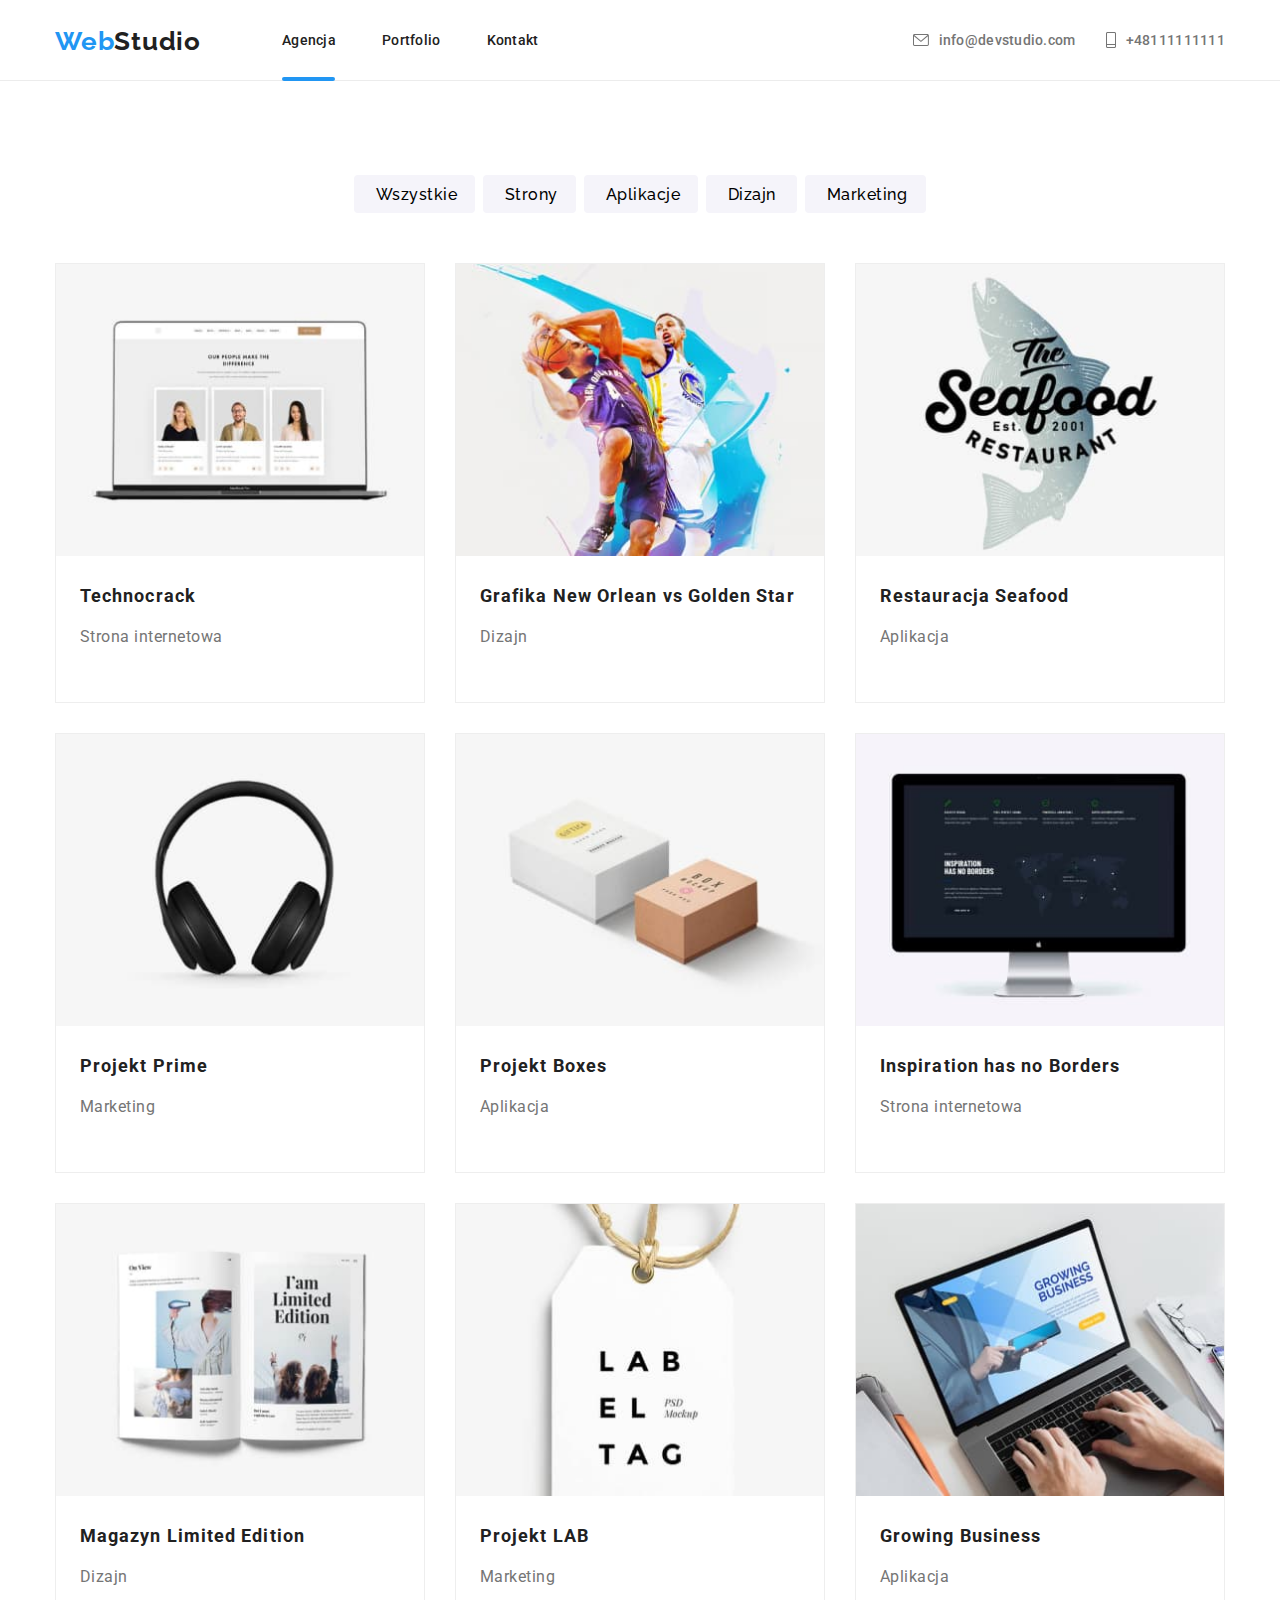
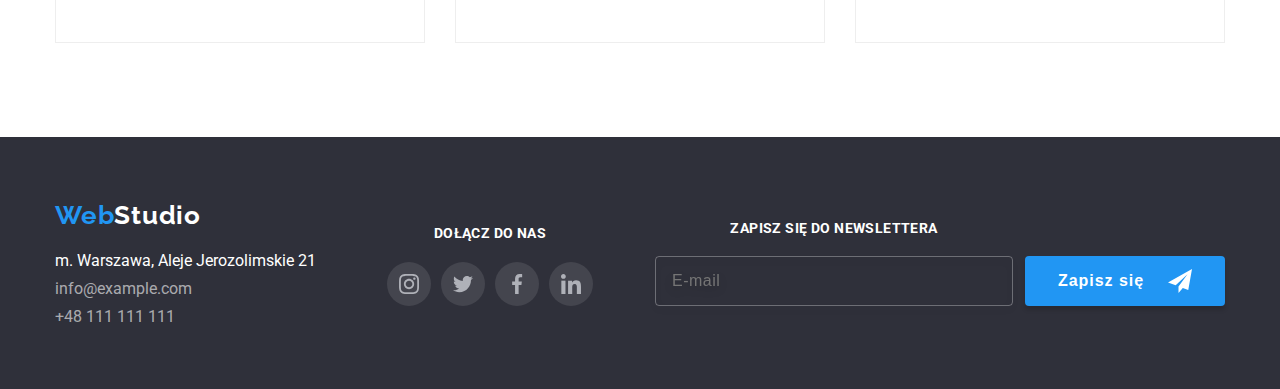
==== commit 588b008d: "poprawki: index.html, portfolio.html" ====
--- a/portfolio.html
+++ b/portfolio.html
@@ -34,12 +34,12 @@
             <li class="navigation__item">
               <a
                 href="./index.html"
-                class="navigation__link"
+                class="navigation__link navigation__link--agency"
                 >Agencja</a
               >
             </li>
             <li class="navigation__item">
-              <a href="./portfolio.html" class="navigation__link navigation__link--portfolio">Portfolio</a>
+              <a href="./portfolio.html" class="navigation__link">Portfolio</a>
             </li>
             <li class="navigation__item">
               <a class="navigation__link">Kontakt</a>
@@ -78,7 +78,7 @@
       </div>
     </header>
     <main>
-      <section class="container">
+      <section class="section container">
         <ul class="btn-list">
           <li class="btn-list__button">
             <button
@@ -122,7 +122,7 @@
           </li>
         </ul>
         <ul class="categories">
-          <li class="categories_card">
+          <li>
             <div class="categories__wrapper">
               <div class="categories__box">
                 <img
@@ -153,7 +153,7 @@
               <p class="categories__type">Strona internetowa</p>
             </div>
           </li>
-          <li class="categories_card">
+          <li>
             <div class="categories__wrapper">
               <div class="categories__box">
                 <img
@@ -186,7 +186,7 @@
               <p class="categories__type">Dizajn</p>
             </div>
           </li>
-          <li class="categories_card">
+          <li>
             <div class="categories__wrapper">
               <div class="categories__box">
                 <img
@@ -217,7 +217,7 @@
               <p class="categories__type">Aplikacja</p>
             </div>
           </li>
-          <li class="categories_card">
+          <li>
             <div class="categories__wrapper">
               <div class="categories__box">
                 <img
@@ -248,7 +248,7 @@
               <p class="categories__type">Marketing</p>
             </div>
           </li>
-          <li class="categories_card">
+          <li>
             <div class="categories__wrapper">
               <div class="categories__box">
                 <img
@@ -279,7 +279,7 @@
               <p class="categories__type">Aplikacja</p>
             </div>
           </li>
-          <li class="categories_card">
+          <li>
             <div class="categories__wrapper">
               <div class="categories__box">
                 <img
@@ -310,7 +310,7 @@
               <p class="categories__type">Strona internetowa</p>
             </div>
           </li>
-          <li class="categories_card">
+          <li>
             <div class="categories__wrapper">
               <div class="categories__box">
                 <img
@@ -341,20 +341,20 @@
               <p class="categories__type">Dizajn</p>
             </div>
           </li>
-          <li class="categories_card">
-            <div class="categories__wrapper">
-              <div class="categories__box">
-                <img
-                  srcset="
-                    ../images/portfolio/category8_354.jpg 354w,
-                    ../images/portfolio/category8_370.jpg 370w,
-                    ../images/portfolio/category8_450.jpg 450w,
-                    ../images/portfolio/category8_708.jpg 708w,
-                    ../images/portfolio/category8_740.jpg 740w,
-                    ../images/portfolio/category8_900.jpg 900w
-                  "
-                  sizes="(min-width: 1200px) 370px, (min-width: 768px) 354px, (min-width: 480px) 450px, 100vw"
-                  src="../images/portfolio/category8_450.jpg"
+          <li>
+            <div class="categories__wrapper">
+              <div class="categories__box">
+                <img
+                  srcset="
+                    ./images/portfolio/category8_354.jpg 354w,
+                    ./images/portfolio/category8_370.jpg 370w,
+                    ./images/portfolio/category8_450.jpg 450w,
+                    ./images/portfolio/category8_708.jpg 708w,
+                    ./images/portfolio/category8_740.jpg 740w,
+                    ./images/portfolio/category8_900.jpg 900w
+                  "
+                  sizes="(min-width: 1200px) 370px, (min-width: 768px) 354px, (min-width: 480px) 450px, 100vw"
+                  src="./images/portfolio/category8_450.jpg"
                   alt="Label"
                   width="450"
                   height="460"
@@ -372,7 +372,7 @@
               <p class="categories__type">Marketing</p>
             </div>
           </li>
-          <li class="categories_card">
+          <li>
             <div class="categories__wrapper">
               <div class="categories__box">
                 <img
@@ -406,80 +406,107 @@
         </ul>
       </section>
     </main>
-    <footer class="footer">
+  <footer class="section footer">
       <div class="container container--footer">
-        <div class="footer__nav">
-          <a href="/" class="logo logo--footer"
-            ><span class="logo--web">Web</span>Studio</a
-          >
-          <ul class="contacts">
-            <li class="contacts__element">
-              <address class="contacts__element--address">
-                m. Warszawa, Aleje Jerozolimskie 21
-              </address>
-            </li>
-            <li class="contacts__element">
-              <a
-                href="mailto:info@example.com"
-                class="contacts__element--contact"
-                >info@example.com</a
-              >
-            </li>
-            <li class="contacts__element">
-              <a href="tel:+48111111111" class="contacts__element--contact"
-                >+48 111 111 111</a
-              >
-            </li>
-          </ul>
+      <div class="footer__nav">
+      <a href="/" class="logo logo--footer"
+        ><span class="logo--web">Web</span>Studio</a
+      >
+        <ul class="contacts">
+          <li class="contacts__element"><address class="contacts__element--address">
+        m. Warszawa, Aleje Jerozolimskie 21
+      </address></li>
+          <li class="contacts__element">
+            <a href="mailto:info@example.com" class="contacts__element--contact"
+            >info@example.com</a
+            >
+          </li>
+          <li class="contacts__element">
+            <a href="tel:+48111111111" class="contacts__element--contact">+48 111 111 111</a>
+          </li>
+        </ul>
         </div>
         <div class="social-links">
-          <span class="small-title small-title--footer">DOŁĄCZ DO NAS</span>
-          <div class="social-networks social-networks--footer">
-            <div class="social-networks__logo social-networks__logo--footer">
-              <svg width="20" height="20">
-                <use href=".//images/icons.svg#icon-instagram-2"></use>
-              </svg>
-            </div>
-            <div class="social-networks__logo social-networks__logo--footer">
-              <svg width="20" height="20">
-                <use href=".//images/icons.svg#icon-twitter-1"></use>
-              </svg>
-            </div>
-            <div class="social-networks__logo social-networks__logo--footer">
-              <svg width="20" height="20">
-                <use href=".//images/icons.svg#icon-facebook-1"></use>
-              </svg>
-            </div>
-            <div class="social-networks__logo social-networks__logo--footer">
-              <svg width="20" height="20">
-                <use href=".//images/icons.svg#icon-linkedin-1"></use>
-              </svg>
-            </div>
-          </div>
-        </div>
+          <span class="small-title small-title--footer">DOŁĄCZ DO NAS</span> 
+           <div class="social-networks social-networks--footer">
+                <div class="social-networks__logo social-networks__logo--footer">
+                  <svg width="20" height="20">
+                    <use href=".//images/icons.svg#icon-instagram-2"></use>
+                  </svg>
+                </div>
+                <div class="social-networks__logo social-networks__logo--footer">
+                  <svg width="20" height="20">
+                    <use href=".//images/icons.svg#icon-twitter-1"></use>
+                  </svg>
+                </div>
+                <div class="social-networks__logo social-networks__logo--footer">
+                  <svg width="20" height="20">
+                    <use href=".//images/icons.svg#icon-facebook-1"></use>
+                  </svg>
+                </div>
+                <div class="social-networks__logo social-networks__logo--footer">
+                  <svg width="20" height="20">
+                    <use href=".//images/icons.svg#icon-linkedin-1"></use>
+                  </svg>
+                </div>
+            </div>
+       </div>
 
-        <form class="newsletter">
-          <label class="small-title small-title--footer">
-            Zapisz się do newslettera
-            <input
-              type="email"
-              placeholder="E-mail"
-              class="newsletter__input"
-              name="email"
-              id="newsletter"
-            />
-          </label>
+       <form class="newsletter">
+        <label class="small-title small-title--footer">
+          Zapisz się do newslettera
+          <input type="email" placeholder="E-mail" class="newsletter__input" name="email" id="newsletter" />
+        </label>
+       
+        <button type="submit" class="main-btn main-btn--footer">
+          <span class="main-btn__text main-btn__text--footer">Zapisz się</span>
+           <svg width="24" height="24">
+                    <use href=".//images/icons.svg#icon-send"></use>
+                  </svg>
+        </button>
+      </form>
+      </div>
+      </footer>
 
-          <button type="submit" class="main-btn main-btn--footer">
-            <span class="main-btn__text main-btn__text--footer"
-              >Zapisz się</span
-            >
-            <svg width="24" height="24">
-              <use href=".//images/icons.svg#icon-send"></use>
-            </svg>
-          </button>
-        </form>
-      </div>
-    </footer>
+      <div class="menu-container js-menu-container" id="mobile-menu">
+      <button class="menu-toggle js-close-menu">
+        <svg class="menu-container__icon" width="18.67" height="18.67">
+          <use href="./images/icons.svg#icon-modal-close"></use>
+        </svg>
+      </button>
+      <ul class="nav-menu">
+        <li class="nav-menu__item">
+          <a href="./index.html" class="nav-menu__item--link">Agencja</a>
+        </li>
+        <li class="nav-menu__item nav-menu__item--portfolio">
+          <a href="./portfolio.html" class="nav-menu__item--link">Portfolio</a>
+        </li>
+        <li class="nav-menu__item">
+          <a class="nav-menu__item--link">Kontakt</a>
+        </li>
+      </ul>
+      <ul class="nav-links">
+        <li>
+          <a
+            href="tel:+48111111111"
+            class=" nav-links__link--tel"
+            >+48111111111</a
+          >
+        </li>
+        <li>
+          <a href="mailto:info@devstudio.com" class="nav-links__link"
+            >info@devstudio.com</a
+          >
+        </li>
+      </ul>
+      <ul class="nav-social">
+        <li class="nav-social__item">Instagram</li>
+        <li class="nav-social__item">Twitter</li>
+        <li class="nav-social__item">Facebook</li>
+        <li class="nav-social__item">LinkedIn</li>
+      </ul>
+    </div>
+
+    <script src="./js/mobile-menu.js"></script>
   </body>
 </html>
--- a/css/main.min.css
+++ b/css/main.min.css
@@ -1 +1 @@
-:root{--font-main: "Roboto", sans-serif;--font-secondary: "Raleway", sans-serif;--black-main: #212121;--white: #ffffff;--blue: #2196f3;--gray: #757575;--light-gray: rgba(255, 255, 255, 0.6);--comment-color: rgba(117, 117, 117, 0.5);--bg-LightGray: #f5f4fa;--bg-TransparentBlack: rgba(47, 48, 58, 0.8);--bg-overlay: rgba(33, 150, 243, 0.9);--bg-footer: #2f303a;--bg-foter-icon: rgba(255, 255, 255, 0.1);--shadows-1: 0px 4px 4px rgba(0, 0, 0, 0.15);--shadows-2: 0px 1px 3px rgba(0, 0, 0, 0.12), 0px 1px 1px rgba(0, 0, 0, 0.14), 0px 2px 1px rgba(0, 0, 0, 0.2);--shadows-overlay: 0px 4px 4px rgba(0, 0, 0, 0.25);--shadows-category: 0px 1px 1px rgba(0, 0, 0, 0.12), 0px 4px 4px rgba(0, 0, 0, 0.06), 1px 4px 6px rgba(0, 0, 0, 0.16);--shadows-ButtonDesign: 0px 3px 1px rgba(0, 0, 0, 0.1), 0px 1px 2px rgba(0, 0, 0, 0.08), 0px 2px 2px rgba(0, 0, 0, 0.12);--header-border: #ececec;--category-border: #eeeeee;--foter-input-border: rgba(255, 255, 255, 0.3);--close-btn-border: rgba(0, 0, 0, 0.1);--modal-border: rgba(33, 33, 33, 0.2);--fill-gray: #afb1b8}body{background:var(--white);font-style:normal;font-family:var(--font-main);margin:0;padding:0;color:var(--black-main)}:hover,:focus{transition-duration:250ms;transition-timing-function:cubic-bezier(0.4, 0, 0.2, 1)}h1,h2,h4{margin:0;padding:0}ul{list-style:none;margin:0;padding:0}p{padding:0}li{list-style-type:none}img{display:block;width:100%;height:auto}.backdrop{position:fixed;left:0;top:0;width:100%;height:100%;background:rgba(0,0,0,.2)}.is-hidden{opacity:0;visibility:hidden;pointer-events:none}.visually-hidden{position:absolute !important;clip:rect(1px 1px 1px 1px);clip:rect(1px, 1px, 1px, 1px);padding:0 !important;border:0 !important;height:1px !important;width:1px !important;overflow:hidden}.container{margin:0 auto;padding:16px 15px}@media screen and (min-width: 480px){.container{width:450px}}@media screen and (min-width: 768px){.container{width:738px;padding:0}}@media screen and (min-width: 1200px){.container{width:1170px;padding:0}}.header{width:100%;border-bottom:1px solid var(--header-border)}.header__container{display:flex;justify-content:space-between;align-items:center}.navigation__item{display:none}.navigation__link{display:none}@media screen and (min-width: 768px){.navigation{list-style-type:none;display:flex;align-items:center}.navigation__item{display:flex;margin-top:32px;margin-bottom:32px}.navigation__item:not(:last-child){margin-right:46px}.navigation__link{text-decoration:none;display:flex;align-items:center;font-weight:500;font-size:14px;line-height:16px;letter-spacing:.02em;color:var(--black-main)}.navigation__link:hover,.navigation__link:focus{color:var(--blue)}.navigation__link--contacts{color:var(--gray)}.navigation__link--agency{position:relative}.navigation__link--agency::after{content:"";position:absolute;width:53px;height:4px;background:var(--blue);border-radius:2px;top:45px;left:0}.navigation__link--portfolio{position:relative}.navigation__link--portfolio::after{content:"";position:absolute;width:53px;height:4px;background:var(--blue);border-radius:2px;top:45px;left:2px}.navigation-links{list-style:none;display:flex;justify-items:flex-end;flex-wrap:wrap;margin:19px 0px 19px 101px;gap:10px}.navigation-links__icon{margin-right:10px;fill:var(--gray)}.navigation-links__icon:hover,.navigation-links__icon:focus{cursor:pointer;fill:var(--blue)}}@media screen and (min-width: 1200px){.navigation-links{gap:30px}}.logo{width:134px;height:28px;font-family:var(--font-secondary);font-weight:700;font-size:24px;line-height:28px;letter-spacing:.03em;color:var(--black-main);text-decoration:none;margin:0}@media screen and (min-width: 768px){.logo{font-size:26px;line-height:31px;margin:26px 83px 26px 0px}}@media screen and (min-width: 1200px){.logo{margin:24px 93px 25px 0px}}.logo--web{color:var(--blue)}.wrapper{position:relative;display:flex;justify-content:center;width:100%;height:400px;text-align:center;margin-left:auto;margin-right:auto;background-image:linear-gradient(to right, rgba(47, 48, 58, 0.4), rgba(47, 48, 58, 0.4)),url(..//../images/wrapper_mob@1x.jpg);background-repeat:no-repeat;background-size:cover;background-position:center}@media screen and (min-device-pixel-ratio: 2),screen and (-webkit-min-device-pixel-ratio: 2),screen and (min-resolution: 192dpi),screen and (min-resolution: 2dppx){.wrapper{background-image:linear-gradient(to right, rgba(47, 48, 58, 0.4), rgba(47, 48, 58, 0.4)),url(..//../images/wrapper_mob@2x.jpg)}}@media screen and (min-width: 768px){.wrapper{background-image:linear-gradient(to right, rgba(47, 48, 58, 0.4), rgba(47, 48, 58, 0.4)),url(..//../images/wrapper_tablet_img.jpg)}}@media screen and (min-width: 768px)and (min-device-pixel-ratio: 2),screen and (min-width: 768px)and (-webkit-min-device-pixel-ratio: 2),screen and (min-width: 768px)and (min-resolution: 192dpi),screen and (min-width: 768px)and (min-resolution: 2dppx){.wrapper{background-image:linear-gradient(to right, rgba(47, 48, 58, 0.4), rgba(47, 48, 58, 0.4)),url(..//../images/wrapper_tablet_img@2x.jpg)}}@media screen and (min-width: 1200px){.wrapper{background-image:linear-gradient(to right, rgba(47, 48, 58, 0.4), rgba(47, 48, 58, 0.4)),url(..//../images/wrapper_desktop_img.jpg)}}@media screen and (min-width: 1200px)and (min-device-pixel-ratio: 2),screen and (min-width: 1200px)and (-webkit-min-device-pixel-ratio: 2),screen and (min-width: 1200px)and (min-resolution: 192dpi),screen and (min-width: 1200px)and (min-resolution: 2dppx){.wrapper{background-image:linear-gradient(to right, rgba(47, 48, 58, 0.4), rgba(47, 48, 58, 0.4)),url(..//../images/wrapper_desktop_img@2x.jpg)}}@media screen and (min-width: 1200px){.wrapper{max-width:1600px;height:600px}}.wrapper__title{position:absolute;top:118px;padding:0;margin-left:auto;margin-right:auto;width:320px;height:84px;font-weight:900;font-size:18px;line-height:1.62;letter-spacing:.06em;text-transform:uppercase;color:var(--white)}@media screen and (min-width: 768px){.wrapper__title{width:365px;font-size:26px}}@media screen and (min-width: 1200px){.wrapper__title{width:696px;height:120px;font-size:44px;line-height:1.36;margin-left:auto;margin-right:auto}}.main-btn--wrapper{position:absolute;top:232px}@media screen and (min-width: 1200px){.main-btn--wrapper{top:350px}}.main-btn{width:200px;height:50px;cursor:pointer;background:var(--blue);box-shadow:var(--shadows-1);border-radius:4px;border:0}.main-btn__text{align-items:center;text-align:center;font-weight:700;font-size:16px;line-height:1.9;letter-spacing:.06em;color:var(--white)}.segments{padding-top:60px;padding-bottom:60px}@media screen and (min-width: 1200px){.segments{padding-top:94px;padding-bottom:94px}}@media screen and (max-width: 479px){.segments{padding-left:15px;padding-right:15px}}.segments-flex{display:flex;flex-wrap:wrap}.segments-list{justify-content:center;grid-gap:30px}@media screen and (min-width: 480px){.segments-list__item{width:450px}}@media screen and (min-width: 768px){.segments-list__item{width:354px}}@media screen and (min-width: 1200px){.segments-list__item{width:270px}}.segments-list__icon-fon{display:flex;height:120px;align-items:center;justify-content:center;flex-direction:column;margin-bottom:30px;background-color:var(--bg-LightGray)}@media screen and (min-width: 480px){.segments-list__icon-fon{width:450px}}@media screen and (min-width: 768px){.segments-list__icon-fon{width:354px}}@media screen and (min-width: 1200px){.segments-list__icon-fon{width:270px}}.segments-list__icon{align-items:center}.small-title--lorem{text-align:center;margin-bottom:10px}@media screen and (min-width: 768px){.small-title--lorem{text-align:left}}.small-title{font-weight:700;font-size:14px;line-height:1.17;letter-spacing:.03em;text-transform:uppercase}.middle-title{font-weight:700;font-size:36px;line-height:42px;text-align:center;letter-spacing:.03em}.small-text{font-weight:400;font-size:14px;line-height:24px;letter-spacing:.03em}.activity{display:none}@media screen and (min-width: 1200px){.activity{display:block;margin:0;padding:0;height:386px}}.activity-list{display:flex;justify-content:center;align-items:center;gap:30px}.activity-list__item{position:relative}.middle-title--activity{text-align:center;margin-bottom:50px}.label{position:absolute;width:370px;height:70px;background:var(--bg-TransparentBlack);display:block;top:224px}.small-title--label{color:var(--white);margin-top:27px;text-align:center}.bg-section{width:100%;height:auto;background:var(--bg-LightGray);padding:60px 0;margin:0 auto}@media screen and (min-width: 1200px){.bg-section{max-width:1600px;height:708px;margin-top:94px}}.team-container{display:flex;flex-wrap:wrap;gap:30px}.middle-title--team{margin-bottom:50px}.team-card{width:450px;height:auto;gap:30px;background:var(--white);box-shadow:var(--shadows-2);border-radius:0px 0px 4px 4px}@media screen and (min-width: 480px){.team-card{width:450px;height:622px}}@media screen and (min-width: 768px){.team-card{width:354px;height:536px}}@media screen and (min-width: 1200px){.team-card{width:270px;height:428px}}.team-card__name{font-weight:500;font-size:16px;line-height:19px;text-align:center;letter-spacing:.03em;color:var(--black-main);margin:30px 0 10px}.team-card__trade{font-weight:400;font-size:16px;line-height:19px;text-align:center;letter-spacing:.03em;color:var(--gray)}.social-networks--team{margin:0 auto 24px}.social-networks{width:206px;height:44px;display:flex;flex-direction:row;justify-content:center;gap:10px}.social-networks__logo{fill:var(--fill-gray);display:flex;justify-content:center;align-items:center;width:44px;height:44px;border-radius:50%}.social-networks__logo:hover{cursor:pointer;background-color:var(--blue);fill:var(--white)}.middle-title--clients{padding-bottom:14px;margin-top:60px}.clients{display:flex;flex-wrap:wrap;margin-bottom:60px}@media screen and (min-width: 1200px){.clients{flex-wrap:nowrap;margin-bottom:86px}}.clients-list{justify-content:center;align-items:center;gap:30px}.clients__card{display:flex;justify-content:center;align-items:center;fill:var(--fill-gray);border:1px solid var(--fill-gray);border-radius:4px;width:208px;height:92px}@media screen and (min-width: 768px){.clients__card{width:224px;height:92px}}@media screen and (min-width: 1200px){.clients__card{width:170px;height:92px}}.clients__card:hover,.clients__card:focus{cursor:pointer;border:1px solid var(--blue);border-radius:4px;fill:var(--blue)}.btn-list{display:flex;flex-wrap:wrap;row-gap:15px;-moz-column-gap:8px;column-gap:8px;align-items:center;justify-content:flex-start;margin-top:44px;margin-bottom:24px}@media screen and (min-width: 768px){.btn-list{justify-content:center;margin-top:60px;margin-bottom:14px}}@media screen and (min-width: 1200px){.btn-list{margin-top:94px;margin-bottom:34px}}.secondary-btn{text-align:center;height:38px;background:var(--bg-LightGray);border-radius:4px;border:0;cursor:pointer;padding:6px auto}.secondary-btn:hover{background:var(--blue);box-shadow:var(--shadows-ButtonDesign);color:var(--white)}@media screen and (min-width: 1200px){.secondary-btn{padding:6px 22px 6px 22px}}.secondary-btn--wszystkie{width:103px}@media screen and (min-width: 1200px){.secondary-btn--wszystkie{width:121px}}.secondary-btn--strony{width:128px}@media screen and (min-width: 1200px){.secondary-btn--strony{width:93px}}.secondary-btn--aplikacje{width:145px}@media screen and (min-width: 1200px){.secondary-btn--aplikacje{width:114px}}.secondary-btn--dizajn{width:103px}@media screen and (min-width: 1200px){.secondary-btn--dizajn{width:91px}}.secondary-btn--marketing{width:130px}@media screen and (min-width: 1200px){.secondary-btn--marketing{width:121px}}.secondary-btn__text{font-family:var(--font-secondary);font-style:normal;font-weight:500;font-size:16px;line-height:1,6;text-align:center;letter-spacing:.03em}.categories{list-style-type:none;display:flex;align-items:center;flex-wrap:wrap}.categories_card{padding-right:30px;padding-bottom:30px;width:370px;height:404px}.categories_card:nth-child(3n){padding-right:0}.categories__wrapper{box-sizing:border-box;border:1px solid var(--category-border);width:370px;height:404px}.categories__wrapper:hover{cursor:pointer;box-shadow:var(--shadows-category)}.categories__box{margin:0;position:relative;overflow:hidden;width:370px;height:294px}.categories__box:hover .categories__overlay{transform:translateY(0)}.categories__overlay{position:absolute;top:0;left:0;width:100%;height:100%;background:var(--bg-overlay);box-shadow:var(--box-shadow-overlay);transform:translateY(101%);transition:transform 250ms}.categories__overlay>p{position:absolute;width:301px;height:196px;font-weight:400;font-size:18px;line-height:28px;letter-spacing:.03em;color:var(--white);padding:49px 45px 49px 24px}.categories__title{width:322px;height:36px;font-weight:700;font-size:18px;line-height:2;letter-spacing:.06em;color:var(--black-main);padding:20px 24px 4px}.categories__type{width:322px;height:30px;font-weight:400;font-size:16px;line-height:1.875;letter-spacing:.03em;color:var(--gray);margin:4px 24px 20px}.footer{margin:0 auto;padding-top:60px;padding-bottom:60px;width:100%;background:var(--bg-footer);display:block;text-align:center;justify-content:center}.footer__nav{margin-bottom:60px}@media screen and (min-width: 768px){.footer__nav{height:127px;margin-left:76px}}@media screen and (min-width: 1200px){.footer__nav{margin:0}}@media screen and (min-width: 1200px){.footer{max-width:1600px;height:252px;padding:0}}@media screen and (min-width: 768px){.container--footer{display:flex;justify-content:space-between;flex-wrap:wrap}}@media screen and (min-width: 1200px){.container--footer{flex-wrap:nowrap;align-items:center;height:100%;row-gap:70px}}.logo--footer{color:var(--white);display:block;height:31px;margin:0 auto 20px}@media screen and (min-width: 1200px){.logo--footer{margin:0;margin-bottom:20px}}.contacts{width:270px;margin:20px auto 60px}@media screen and (min-width: 1200px){.contacts{text-align:left}}.contacts__element:not(:last-child){margin-bottom:9px}.contacts__element--address{color:var(--white);font-style:normal}.contacts__element--contact{color:var(--light-gray);text-decoration:none}.contacts__element--contact:hover,.contacts__element--contact:focus{color:var(--blue)}.social-links{width:206px;height:80px;margin:0 auto 60px}@media screen and (min-width: 768px){.social-links{margin:5px 89px 0 0}}@media screen and (min-width: 1200px){.social-links{margin:0}}.small-title--footer{color:var(--white)}.social-networks--footer{margin-top:20px}.social-networks__logo--footer{background:var(--bg-foter-icon)}.social-networks__logo--footer:hover{cursor:pointer;background-color:var(--blue);fill:var(--white)}.newsletter{flex-direction:column;display:flex;flex-wrap:wrap;justify-content:center}@media screen and (min-width: 768px){.newsletter{margin-left:166px}}@media screen and (min-width: 1200px){.newsletter{flex-wrap:nowrap;flex-direction:row;align-items:center;margin:0}}.main-btn--footer{margin:20px auto 0;display:flex;justify-content:center;align-items:center}@media screen and (min-width: 1200px){.main-btn--footer{margin-top:36px;margin-left:12px}}.newsletter__input{box-sizing:border-box;width:100%;height:50px;margin:20px auto 0;border:1px solid var(--foter-input-border);filter:drop-shadow(0px 4px 4px rgba(0, 0, 0, 0.15));border-radius:4px;background-color:inherit;font-weight:400;font-size:16px;line-height:20px;display:flex;align-items:center;letter-spacing:.03em;color:var(--light-gray);padding-left:16px}@media screen and (min-width: 768px){.newsletter__input{width:450px}}@media screen and (min-width: 1200px){.newsletter__input{width:358px}}.main-btn__text--footer{margin-right:24px}.modal{position:absolute;left:50%;top:50%;width:450px;height:609px;transform:translate(-50%, -50%);background:var(--white);box-shadow:var(--shadows-2);border-radius:4px}@media screen and (min-width: 1200px){.modal{width:528px;min-height:581px}}.close-btn{position:absolute;top:8px;right:8px;width:30px;height:30px;background:var(--white);border:1px solid var(--close-btn-border);border-radius:50%;cursor:pointer}.modal__form{position:absolute;left:0;top:40px;display:block;width:448px;height:auto}.modal__title{width:370px;position:absolute;top:0;left:40px;margin:0;text-align:center;font-weight:700;font-size:20px;line-height:1.15;letter-spacing:.03em;color:var(--black-main)}@media screen and (min-width: 1200px){.modal__title{width:448px}}.modal__label{display:block;box-sizing:border-box;font-family:var(--font-main);font-style:normal;font-weight:400;font-size:12px;line-height:14px;letter-spacing:.01em;color:var(--gray)}.modal__label:focus-within{fill:var(--blue)}.modal__label:nth-of-type(1){position:absolute;top:61px;left:40px}@media screen and (min-width: 1200px){.modal__label:nth-of-type(1){top:35px}}.modal__label:nth-of-type(2){position:absolute;top:129px;left:40px}@media screen and (min-width: 1200px){.modal__label:nth-of-type(2){top:103px}}.modal__label:nth-of-type(3){position:absolute;top:197px;left:40px}@media screen and (min-width: 1200px){.modal__label:nth-of-type(3){top:171px}}.modal__input{position:absolute;left:0;top:18px;box-sizing:border-box;width:370px;height:40px;padding-left:42px;border:1px solid var(--modal-border);border-radius:4px;outline:none}.modal__input:hover,.modal__input:focus{border:1px solid var(--blue)}@media screen and (min-width: 1200px){.modal__input{width:448px}}.modal__icon{position:absolute;top:32px;left:13px}.modal__textarea{position:absolute;top:265px;left:40px;width:448px;height:138px;font-family:var(--font-main);font-style:normal;font-weight:400;font-size:12px;line-height:14px;letter-spacing:.01em;color:var(--gray)}@media screen and (min-width: 1200px){.modal__textarea{top:239px}}.modal__comment{position:absolute;top:18px;left:0;box-sizing:border-box;width:370px;height:120px;border:1px solid var(--modal-border);border-radius:4px;padding:12px 16px;font-family:var(--font-main);font-style:normal;font-weight:400;font-size:12px;line-height:14px;letter-spacing:.01em;color:var(--comment-color);resize:none;outline:none}.modal__comment:hover,.modal__comment:focus{border:1px solid var(--blue)}@media screen and (min-width: 1200px){.modal__comment{width:448px;top:18px}}.modal__checkbox{position:absolute;top:420px;left:64px;width:346px;height:14px;font-family:var(--font-main);font-style:normal;font-weight:400;font-size:12px;line-height:1.16;letter-spacing:.03em;color:var(--gray);cursor:pointer}.modal__checkbox::before{position:absolute;left:-24px;top:-5px;content:"";width:16px;height:16px;border:2px solid var(--black-main);border-radius:2px}@media screen and (min-width: 1200px){.modal__checkbox::before{top:1px}}@media screen and (min-width: 1200px){.modal__checkbox{width:395px;height:24px;font-size:14px;line-height:1.7;top:397px;left:79px}}.modal-checkbox:checked+.modal__checkbox::before{background:var(--blue);border:2px solid var(--blue)}.checkbox-icon{position:absolute;top:-2px;left:-22px}@media screen and (min-width: 1200px){.checkbox-icon{top:5px}}.modal__links{color:var(--blue)}.main-btn--form{position:absolute;left:125px;top:479px;display:flex;justify-content:center;align-items:center}@media screen and (min-width: 1200px){.main-btn--form{left:164px;top:451px}}.menu-toggle{display:flex;align-items:center;justify-content:center;margin:0;padding:0;background-color:rgba(0,0,0,0);cursor:pointer;border:none;border-radius:50%;outline:none}.menu-toggle:hover,.menu-toggle:focus{fill:var(--blue)}@media screen and (min-width: 768px){.menu-toggle{display:none}}.menu-container{position:fixed;top:0;left:0;width:100vw;height:100vh;background-color:var(--white);z-index:999;transform:translateX(100%);transition:transform 250ms ease-in-out}.menu-container.is-open{transform:translateX(0)}.menu-container .menu-toggle{position:fixed;top:21px;right:26px;fill:var(--black-main)}.menu-container a{text-decoration:none}.nav-menu{position:absolute;padding:0;margin:0;left:40px;top:48px}.nav-menu__item{display:block;margin-bottom:36px}.nav-menu__item:hover,.nav-menu__item:focus{color:var(--blue)}.nav-menu__item--portfolio{margin-bottom:32px}.nav-menu__item--link{font-weight:500;font-size:40px;line-height:47px;text-align:center;letter-spacing:.02em;color:var(--black-main)}.nav-links{position:absolute;margin:0;padding:0;left:40px;top:562px}.nav-links__link{display:block;margin-top:32px;margin-bottom:64px;font-weight:500;font-size:24px;line-height:1.16;letter-spacing:.02em;color:var(--gray)}.nav-links__link--tel{font-weight:500;font-size:34px;line-height:1.2;letter-spacing:.02em;color:var(--blue)}.nav-social{position:absolute;display:flex;flex-wrap:wrap;gap:20px;left:40px;top:726px}.nav-social__item{position:relative;font-weight:500;font-size:18px;line-height:1.22;letter-spacing:.02em;color:var(--blue)}.nav-social__item:not(:first-child)::before{content:"";display:block;position:absolute;top:0;left:-10px;width:1px;height:22px;background-color:rgba(33,33,33,.2)}/*# sourceMappingURL=main.min.css.map */+:root{--font-main: "Roboto", sans-serif;--font-secondary: "Raleway", sans-serif;--black-main: #212121;--white: #ffffff;--blue: #2196f3;--gray: #757575;--light-gray: rgba(255, 255, 255, 0.6);--comment-color: rgba(117, 117, 117, 0.5);--bg-LightGray: #f5f4fa;--bg-TransparentBlack: rgba(47, 48, 58, 0.8);--bg-overlay: rgba(33, 150, 243, 0.9);--bg-footer: #2f303a;--bg-foter-icon: rgba(255, 255, 255, 0.1);--shadows-1: 0px 4px 4px rgba(0, 0, 0, 0.15);--shadows-2: 0px 1px 3px rgba(0, 0, 0, 0.12), 0px 1px 1px rgba(0, 0, 0, 0.14), 0px 2px 1px rgba(0, 0, 0, 0.2);--shadows-overlay: 0px 4px 4px rgba(0, 0, 0, 0.25);--shadows-category: 0px 1px 1px rgba(0, 0, 0, 0.12), 0px 4px 4px rgba(0, 0, 0, 0.06), 1px 4px 6px rgba(0, 0, 0, 0.16);--shadows-ButtonDesign: 0px 3px 1px rgba(0, 0, 0, 0.1), 0px 1px 2px rgba(0, 0, 0, 0.08), 0px 2px 2px rgba(0, 0, 0, 0.12);--header-border: #ececec;--category-border: #eeeeee;--foter-input-border: rgba(255, 255, 255, 0.3);--close-btn-border: rgba(0, 0, 0, 0.1);--modal-border: rgba(33, 33, 33, 0.2);--fill-gray: #afb1b8}body{background:var(--white);font-style:normal;font-family:var(--font-main);margin:0;padding:0;color:var(--black-main)}:hover,:focus{transition-duration:250ms;transition-timing-function:cubic-bezier(0.4, 0, 0.2, 1)}h1,h2,h4{margin:0;padding:0}ul{list-style:none;margin:0;padding:0}p{padding:0}li{list-style-type:none}img{display:block;width:100%;height:auto}.backdrop{position:fixed;left:0;top:0;width:100%;height:100%;background:rgba(0,0,0,.2)}.is-hidden{opacity:0;visibility:hidden;pointer-events:none}.visually-hidden{position:absolute !important;clip:rect(1px 1px 1px 1px);clip:rect(1px, 1px, 1px, 1px);padding:0 !important;border:0 !important;height:1px !important;width:1px !important;overflow:hidden}.container{margin:0 auto;padding:0 15px}@media screen and (min-width: 480px){.container{width:450px;padding:0}}@media screen and (min-width: 768px){.container{width:738px}}@media screen and (min-width: 1200px){.container{width:1170px}}.header{width:100%;border-bottom:1px solid var(--header-border)}.header__container{display:flex;justify-content:space-between;align-items:center;padding:16px 15px}@media screen and (min-width: 768px){.header__container{padding:0}}.navigation__item{display:none}.navigation__link{display:none}@media screen and (min-width: 768px){.navigation{list-style-type:none;display:flex;align-items:center}.navigation__item{display:flex;margin-top:32px;margin-bottom:32px}.navigation__item:not(:last-child){margin-right:46px}.navigation__link{text-decoration:none;display:flex;align-items:center;font-weight:500;font-size:14px;line-height:16px;letter-spacing:.02em;color:var(--black-main)}.navigation__link:hover,.navigation__link:focus{color:var(--blue)}.navigation__link--contacts{color:var(--gray)}.navigation__link--agency{position:relative}.navigation__link--agency::after{content:"";position:absolute;width:53px;height:4px;background:var(--blue);border-radius:2px;top:45px;left:0}.navigation__link--portfolio{position:relative}.navigation__link--portfolio::after{content:"";position:absolute;width:53px;height:4px;background:var(--blue);border-radius:2px;top:45px;left:2px}.navigation-links{list-style:none;display:flex;justify-items:flex-end;flex-wrap:wrap;margin:19px 0px 19px 101px;gap:10px}.navigation-links__icon{margin-right:10px;fill:var(--gray)}.navigation-links__icon:hover,.navigation-links__icon:focus{cursor:pointer;fill:var(--blue)}}@media screen and (min-width: 1200px){.navigation-links{gap:30px}}.logo{width:134px;height:28px;font-family:var(--font-secondary);font-weight:700;font-size:24px;line-height:28px;letter-spacing:.03em;color:var(--black-main);text-decoration:none;margin:0}@media screen and (min-width: 768px){.logo{font-size:26px;line-height:31px;margin:26px 83px 26px 0px}}@media screen and (min-width: 1200px){.logo{margin:24px 93px 25px 0px}}.logo--web{color:var(--blue)}.wrapper{position:relative;display:flex;justify-content:center;width:100%;height:400px;text-align:center;margin-left:auto;margin-right:auto;background-image:linear-gradient(to right, rgba(47, 48, 58, 0.4), rgba(47, 48, 58, 0.4)),url(..//../images/wrapper/wrapper_mob.jpg);background-repeat:no-repeat;background-size:cover;background-position:center}@media screen and (min-device-pixel-ratio: 2),screen and (-webkit-min-device-pixel-ratio: 2),screen and (min-resolution: 192dpi),screen and (min-resolution: 2dppx){.wrapper{background-image:linear-gradient(to right, rgba(47, 48, 58, 0.4), rgba(47, 48, 58, 0.4)),url(..//../images/wrapper/wrapper_mob@2x.jpg)}}@media screen and (min-width: 768px){.wrapper{background-image:linear-gradient(to right, rgba(47, 48, 58, 0.4), rgba(47, 48, 58, 0.4)),url(..//../images/wrapper/wrapper_tablet_img.jpg)}}@media screen and (min-width: 768px)and (min-device-pixel-ratio: 2),screen and (min-width: 768px)and (-webkit-min-device-pixel-ratio: 2),screen and (min-width: 768px)and (min-resolution: 192dpi),screen and (min-width: 768px)and (min-resolution: 2dppx){.wrapper{background-image:linear-gradient(to right, rgba(47, 48, 58, 0.4), rgba(47, 48, 58, 0.4)),url(..//../images/wrapper/wrapper_tablet_img@2x.jpg)}}@media screen and (min-width: 1200px){.wrapper{background-image:linear-gradient(to right, rgba(47, 48, 58, 0.4), rgba(47, 48, 58, 0.4)),url(..//../images/wrapper/wrapper_desktop_img.jpg)}}@media screen and (min-width: 1200px)and (min-device-pixel-ratio: 2),screen and (min-width: 1200px)and (-webkit-min-device-pixel-ratio: 2),screen and (min-width: 1200px)and (min-resolution: 192dpi),screen and (min-width: 1200px)and (min-resolution: 2dppx){.wrapper{background-image:linear-gradient(to right, rgba(47, 48, 58, 0.4), rgba(47, 48, 58, 0.4)),url(..//../images/wrapper/wrapper_desktop_img@2x.jpg)}}@media screen and (min-width: 1200px){.wrapper{max-width:1600px;height:600px}}.wrapper__title{position:absolute;top:118px;padding:0;margin-left:auto;margin-right:auto;width:320px;height:84px;font-weight:900;font-size:18px;line-height:1.62;letter-spacing:.06em;text-transform:uppercase;color:var(--white)}@media screen and (min-width: 768px){.wrapper__title{width:365px;font-size:26px}}@media screen and (min-width: 1200px){.wrapper__title{width:696px;height:120px;font-size:44px;line-height:1.36;margin-left:auto;margin-right:auto}}.main-btn--wrapper{position:absolute;top:232px}@media screen and (min-width: 1200px){.main-btn--wrapper{top:350px}}.main-btn{width:200px;height:50px;cursor:pointer;background:var(--blue);box-shadow:var(--shadows-1);border-radius:4px;border:0}.main-btn__text{align-items:center;text-align:center;font-weight:700;font-size:16px;line-height:1.9;letter-spacing:.06em;color:var(--white)}.segments-flex{display:flex;flex-wrap:wrap}.segments-list{justify-content:center;gap:30px}@media screen and (min-width: 480px){.segments-list__item{width:450px}}@media screen and (min-width: 768px){.segments-list__item{width:354px}}@media screen and (min-width: 1200px){.segments-list__item{width:270px}}.segments-list__icon-fon{display:flex;height:120px;align-items:center;justify-content:center;flex-direction:column;margin-bottom:30px;background-color:var(--bg-LightGray)}@media screen and (min-width: 480px){.segments-list__icon-fon{width:450px}}@media screen and (min-width: 768px){.segments-list__icon-fon{width:354px}}@media screen and (min-width: 1200px){.segments-list__icon-fon{width:270px}}.segments-list__icon{align-items:center}.small-title--lorem{text-align:center;margin-bottom:10px}@media screen and (min-width: 768px){.small-title--lorem{text-align:left}}.small-title{font-weight:700;font-size:14px;line-height:1.17;letter-spacing:.03em;text-transform:uppercase}.middle-title{font-weight:700;font-size:36px;line-height:42px;text-align:center;letter-spacing:.03em;margin-bottom:30px}@media screen and (min-width: 1200px){.middle-title{margin-bottom:50px}}.small-text{font-weight:400;font-size:14px;line-height:24px;letter-spacing:.03em}.activity{display:none}@media screen and (min-width: 1200px){.activity{display:block;margin-bottom:94px;padding:0;height:386px}}.activity-list{display:flex;justify-content:center;align-items:center;gap:30px}.activity-list__item{position:relative}.label{position:absolute;width:370px;height:70px;background:var(--bg-TransparentBlack);display:block;top:224px}.small-title--label{color:var(--white);margin-top:27px;text-align:center}.section--team{width:100%;height:auto;background:var(--bg-LightGray);margin:0 auto}@media screen and (min-width: 1200px){.section--team{max-width:1600px}}.team-container{display:flex;flex-wrap:wrap;gap:30px}.team-card{width:450px;height:auto;gap:30px;background:var(--white);box-shadow:var(--shadows-2);border-radius:0px 0px 4px 4px}@media screen and (min-width: 480px){.team-card{width:450px;height:622px}}@media screen and (min-width: 768px){.team-card{width:354px;height:536px}}@media screen and (min-width: 1200px){.team-card{width:270px;height:428px}}.team-card__name{font-weight:500;font-size:16px;line-height:19px;text-align:center;letter-spacing:.03em;color:var(--black-main);margin:30px 0 10px}.team-card__trade{font-weight:400;font-size:16px;line-height:19px;text-align:center;letter-spacing:.03em;color:var(--gray)}.social-networks--team{margin:0 auto 24px}.social-networks{width:206px;height:44px;display:flex;flex-direction:row;justify-content:center;gap:10px}.social-networks__logo{fill:var(--fill-gray);display:flex;justify-content:center;align-items:center;width:44px;height:44px;border-radius:50%}.social-networks__logo:hover{cursor:pointer;background-color:var(--blue);fill:var(--white)}.clients{display:flex;flex-wrap:wrap}@media screen and (min-width: 1200px){.clients{flex-wrap:nowrap;margin-bottom:94px}}.clients-list{justify-content:center;align-items:center;gap:30px}.clients__card{display:flex;justify-content:center;align-items:center;fill:var(--fill-gray);border:1px solid var(--fill-gray);border-radius:4px;width:208px;height:92px}@media screen and (min-width: 768px){.clients__card{width:224px;height:92px}}@media screen and (min-width: 1200px){.clients__card{width:170px;height:92px}}.clients__card:hover,.clients__card:focus{cursor:pointer;border:1px solid var(--blue);border-radius:4px;fill:var(--blue)}.btn-list{display:flex;flex-wrap:wrap;row-gap:15px;-moz-column-gap:8px;column-gap:8px;align-items:center;justify-content:flex-start;margin-bottom:40px}@media screen and (min-width: 768px){.btn-list{justify-content:center;margin-bottom:30px}}@media screen and (min-width: 1200px){.btn-list{margin-bottom:50px}}.secondary-btn{text-align:center;height:38px;background:var(--bg-LightGray);border-radius:4px;border:0;cursor:pointer;padding:6px auto}.secondary-btn:hover{background:var(--blue);box-shadow:var(--shadows-ButtonDesign);color:var(--white)}@media screen and (min-width: 1200px){.secondary-btn{padding:6px 22px 6px 22px}}.secondary-btn--wszystkie{width:103px}@media screen and (min-width: 1200px){.secondary-btn--wszystkie{width:121px}}.secondary-btn--strony{width:128px}@media screen and (min-width: 1200px){.secondary-btn--strony{width:93px}}.secondary-btn--aplikacje{width:145px}@media screen and (min-width: 1200px){.secondary-btn--aplikacje{width:114px}}.secondary-btn--dizajn{width:103px}@media screen and (min-width: 1200px){.secondary-btn--dizajn{width:91px}}.secondary-btn--marketing{width:130px}@media screen and (min-width: 1200px){.secondary-btn--marketing{width:121px}}.secondary-btn__text{font-family:var(--font-secondary);font-style:normal;font-weight:500;font-size:16px;line-height:1,6;text-align:center;letter-spacing:.03em}.categories{list-style-type:none;display:flex;justify-content:center;align-items:center;flex-wrap:wrap;row-gap:30px}@media screen and (min-width: 768px){.categories{gap:30px;justify-content:flex-start}}.categories__wrapper{box-sizing:border-box;border:1px solid var(--category-border)}.categories__wrapper:hover{cursor:pointer;box-shadow:var(--shadows-category)}@media screen and (min-width: 480px){.categories__wrapper{width:450;height:404}}@media screen and (min-width: 768px){.categories__wrapper{width:354px;height:440px}}@media screen and (min-width: 1200px){.categories__wrapper{width:370px}}.categories__box{margin:0;position:relative;overflow:hidden;width:100%;height:294px}.categories__box:hover .categories__overlay{transform:translateY(0)}.categories__overlay{position:absolute;top:0;left:0;width:100%;height:100%;background:var(--bg-overlay);box-shadow:var(--box-shadow-overlay);transform:translateY(101%);transition:transform 250ms}.categories__overlay>p{position:absolute;width:301px;height:196px;font-weight:400;font-size:18px;line-height:28px;letter-spacing:.03em;color:var(--white);padding:49px 45px 49px 24px}.categories__title{font-weight:700;font-size:18px;line-height:2;letter-spacing:.06em;color:var(--black-main);text-align:center}@media screen and (min-width: 480px){.categories__title{padding:20px 24px 4px;text-align:start}}.categories__type{font-weight:400;font-size:16px;line-height:1.875;letter-spacing:.03em;color:var(--gray);margin:4px 24px 20px;text-align:center}@media screen and (min-width: 480px){.categories__type{text-align:start}}.section{padding:60px 0}@media screen and (min-width: 1200px){.section{padding:94px 0}}.footer{margin:0 auto;width:100%;background:var(--bg-footer);display:block;text-align:center;justify-content:center}.footer__nav{margin-bottom:60px}@media screen and (min-width: 768px){.footer__nav{height:127px;margin-left:76px}}@media screen and (min-width: 1200px){.footer__nav{margin:0}}@media screen and (min-width: 1200px){.footer{max-width:1600px;height:252px;padding:0}}@media screen and (min-width: 768px){.container--footer{display:flex;justify-content:space-between;flex-wrap:wrap}}@media screen and (min-width: 1200px){.container--footer{flex-wrap:nowrap;align-items:center;height:100%;row-gap:70px}}.logo--footer{color:var(--white);display:block;height:31px;margin:0 auto 20px}@media screen and (min-width: 1200px){.logo--footer{margin:0;margin-bottom:20px}}.contacts{width:270px;margin:20px auto 60px}@media screen and (min-width: 1200px){.contacts{text-align:left}}.contacts__element:not(:last-child){margin-bottom:9px}.contacts__element--address{color:var(--white);font-style:normal}.contacts__element--contact{color:var(--light-gray);text-decoration:none}.contacts__element--contact:hover,.contacts__element--contact:focus{color:var(--blue)}.social-links{width:206px;height:80px;margin:0 auto 60px}@media screen and (min-width: 768px){.social-links{margin:5px 89px 0 0}}@media screen and (min-width: 1200px){.social-links{margin:0}}.small-title--footer{color:var(--white)}.social-networks--footer{margin-top:20px}.social-networks__logo--footer{background:var(--bg-foter-icon)}.social-networks__logo--footer:hover{cursor:pointer;background-color:var(--blue);fill:var(--white)}.newsletter{flex-direction:column;display:flex;flex-wrap:wrap;justify-content:center}@media screen and (min-width: 768px){.newsletter{margin-left:166px}}@media screen and (min-width: 1200px){.newsletter{flex-wrap:nowrap;flex-direction:row;align-items:center;margin:0}}.main-btn--footer{margin:20px auto 0;display:flex;justify-content:center;align-items:center}@media screen and (min-width: 1200px){.main-btn--footer{margin-top:36px;margin-left:12px}}.newsletter__input{box-sizing:border-box;width:100%;height:50px;margin:20px auto 0;border:1px solid var(--foter-input-border);filter:drop-shadow(0px 4px 4px rgba(0, 0, 0, 0.15));border-radius:4px;background-color:inherit;font-weight:400;font-size:16px;line-height:20px;display:flex;align-items:center;letter-spacing:.03em;color:var(--light-gray);padding-left:16px}@media screen and (min-width: 768px){.newsletter__input{width:450px}}@media screen and (min-width: 1200px){.newsletter__input{width:358px}}.main-btn__text--footer{margin-right:24px}.modal{position:absolute;left:50%;top:50%;width:320px;height:609px;transform:translate(-50%, -50%);background:var(--white);box-shadow:var(--shadows-2);border-radius:4px}@media screen and (min-width: 480px){.modal{width:450px}}@media screen and (min-width: 1200px){.modal{width:528px;min-height:581px}}.close-btn{position:fixed;top:8px;right:8px;width:30px;height:30px;background:var(--white);border:1px solid var(--close-btn-border);border-radius:50%;cursor:pointer}.modal__form{position:absolute;left:-30px;top:40px;display:block;width:320px;height:auto}@media screen and (min-width: 480px){.modal__form{left:0;width:448px}}.modal__title{width:320px;position:absolute;top:0;left:30px;margin:0;text-align:center;font-weight:700;font-size:20px;line-height:1.15;letter-spacing:.03em;color:var(--black-main)}@media screen and (min-width: 480px){.modal__title{width:370px;left:40px}}@media screen and (min-width: 1200px){.modal__title{width:448px}}.modal__label{display:block;box-sizing:border-box;font-family:var(--font-main);font-style:normal;font-weight:400;font-size:12px;line-height:14px;letter-spacing:.01em;color:var(--gray)}.modal__label:focus-within{fill:var(--blue)}.modal__label:nth-of-type(1){position:absolute;top:61px;left:40px}@media screen and (min-width: 1200px){.modal__label:nth-of-type(1){top:35px}}.modal__label:nth-of-type(2){position:absolute;top:129px;left:40px}@media screen and (min-width: 1200px){.modal__label:nth-of-type(2){top:103px}}.modal__label:nth-of-type(3){position:absolute;top:197px;left:40px}@media screen and (min-width: 1200px){.modal__label:nth-of-type(3){top:171px}}.modal__input{position:absolute;left:0;top:18px;box-sizing:border-box;width:300px;height:40px;padding-left:42px;border:1px solid var(--modal-border);border-radius:4px;outline:none}.modal__input:hover,.modal__input:focus{border:1px solid var(--blue)}@media screen and (min-width: 480px){.modal__input{width:370px}}@media screen and (min-width: 1200px){.modal__input{width:448px}}.modal__icon{position:absolute;top:32px;left:13px}.modal__textarea{position:absolute;top:265px;left:40px;width:300px;height:138px;font-family:var(--font-main);font-style:normal;font-weight:400;font-size:12px;line-height:14px;letter-spacing:.01em;color:var(--gray)}@media screen and (min-width: 480px){.modal__textarea{width:370px}}@media screen and (min-width: 1200px){.modal__textarea{top:239px}}.modal__comment{position:absolute;top:18px;left:0;box-sizing:border-box;width:300px;height:120px;border:1px solid var(--modal-border);border-radius:4px;padding:12px 16px;font-family:var(--font-main);font-style:normal;font-weight:400;font-size:12px;line-height:14px;letter-spacing:.01em;color:var(--comment-color);resize:none;outline:none}.modal__comment:hover,.modal__comment:focus{border:1px solid var(--blue)}@media screen and (min-width: 480px){.modal__comment{width:370px}}@media screen and (min-width: 1200px){.modal__comment{width:448px;top:18px}}.modal__checkbox{position:absolute;top:420px;left:64px;width:300px;height:14px;font-family:var(--font-main);font-style:normal;font-weight:400;font-size:12px;line-height:1.16;letter-spacing:.03em;color:var(--gray);cursor:pointer}.modal__checkbox::before{position:absolute;left:-24px;top:-5px;content:"";width:16px;height:16px;border:2px solid var(--black-main);border-radius:2px}@media screen and (min-width: 1200px){.modal__checkbox::before{top:1px}}@media screen and (min-width: 480px){.modal__checkbox{width:346px;height:14px}}@media screen and (min-width: 1200px){.modal__checkbox{width:395px;height:24px;font-size:14px;line-height:1.7;top:397px;left:79px}}.modal-checkbox:checked+.modal__checkbox::before{background:var(--blue);border:2px solid var(--blue)}.checkbox-icon{position:absolute;top:-2px;left:-22px}@media screen and (min-width: 1200px){.checkbox-icon{top:5px}}.modal__links{color:var(--blue)}.main-btn--form{position:absolute;left:90px;top:479px;display:flex;justify-content:center;align-items:center}@media screen and (min-width: 480px){.main-btn--form{left:125px}}@media screen and (min-width: 1200px){.main-btn--form{left:164px;top:451px}}.menu-toggle{display:flex;align-items:center;justify-content:center;margin:0;padding:0;background-color:rgba(0,0,0,0);cursor:pointer;border:none;border-radius:50%;outline:none}.menu-toggle:hover,.menu-toggle:focus{fill:var(--blue)}@media screen and (min-width: 768px){.menu-toggle{display:none}}.menu-container{position:fixed;top:0;left:0;width:100vw;height:100vh;background-color:var(--white);z-index:999;transform:translateX(100%);transition:transform 250ms ease-in-out}.menu-container.is-open{transform:translateX(0)}.menu-container .menu-toggle{position:fixed;top:21px;right:26px;fill:var(--black-main)}.menu-container a{text-decoration:none}.nav-menu{position:absolute;padding:0;margin:0;left:40px;top:48px}.nav-menu__item{display:block;margin-bottom:36px}.nav-menu__item--portfolio{margin-bottom:32px}.nav-menu__item--link{font-weight:500;font-size:40px;line-height:47px;text-align:center;letter-spacing:.02em;color:var(--black-main)}.nav-menu__item--link:hover,.nav-menu__item--link:focus{color:var(--blue)}.nav-links{position:absolute;margin:0;padding:0;left:40px;top:562px}.nav-links__link{display:block;margin-top:32px;margin-bottom:64px;font-weight:500;font-size:24px;line-height:1.16;letter-spacing:.02em;color:var(--gray)}.nav-links__link--tel{font-weight:500;font-size:34px;line-height:1.2;letter-spacing:.02em;color:var(--blue)}.nav-social{position:absolute;display:flex;flex-wrap:wrap;gap:20px;left:40px;top:726px}.nav-social__item{position:relative;font-weight:500;font-size:18px;line-height:1.22;letter-spacing:.02em;color:var(--blue)}.nav-social__item:not(:first-child)::before{content:"";display:block;position:absolute;top:0;left:-10px;width:1px;height:22px;background-color:rgba(33,33,33,.2)}/*# sourceMappingURL=main.min.css.map */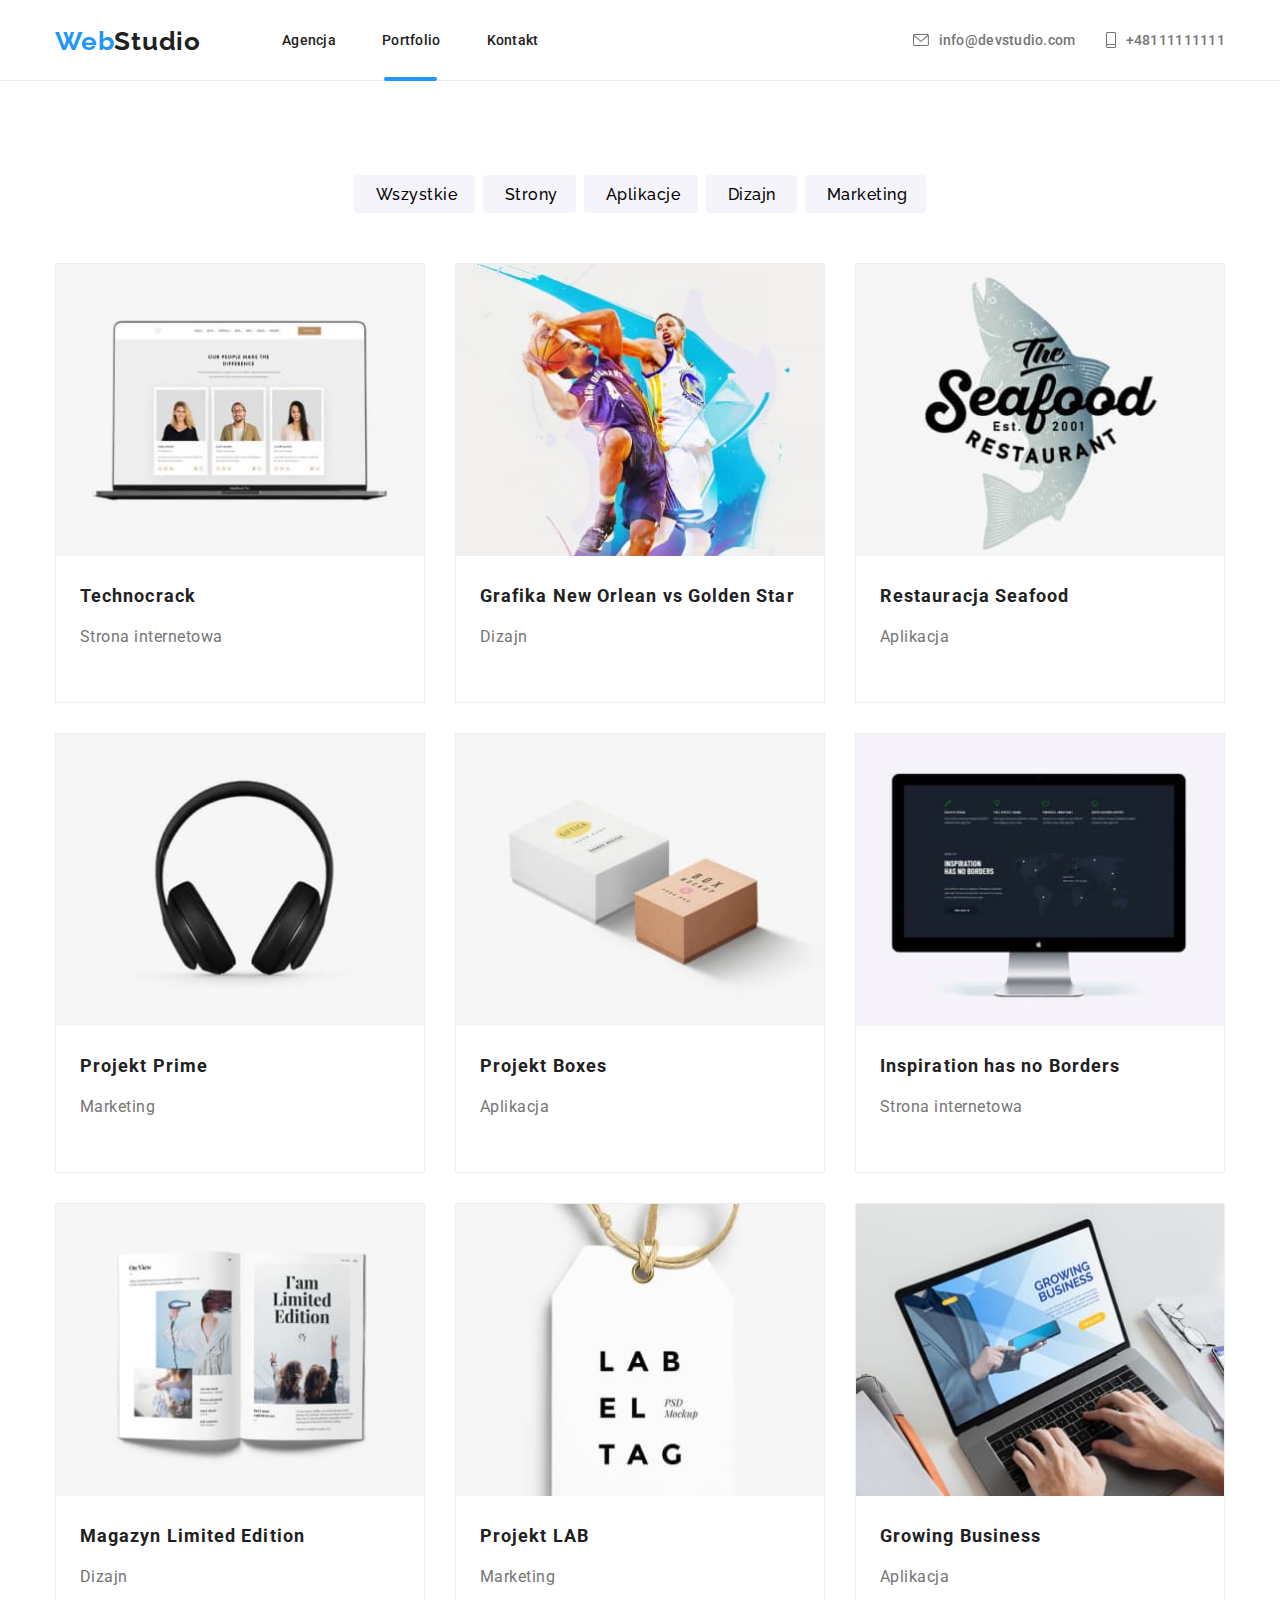
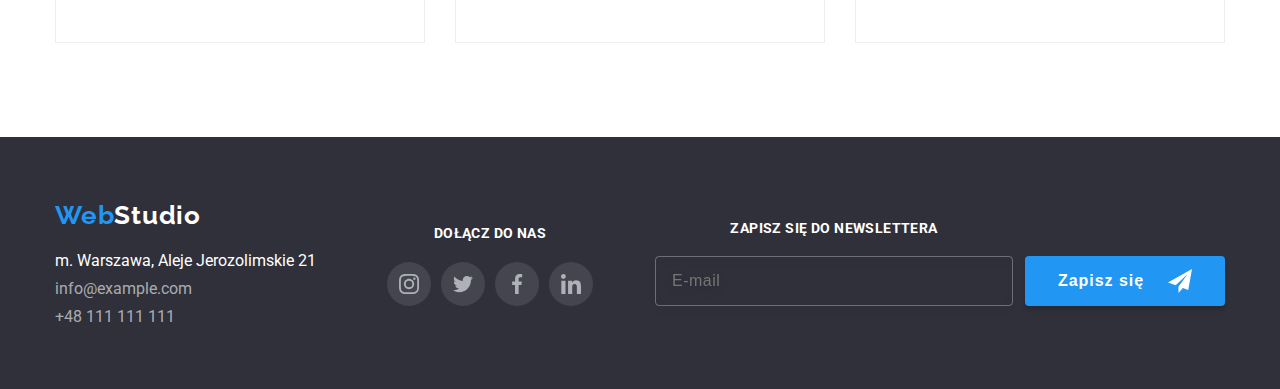
==== commit 1a90acd3: "poprawka nawigation__item" ====
--- a/portfolio.html
+++ b/portfolio.html
@@ -34,12 +34,12 @@
             <li class="navigation__item">
               <a
                 href="./index.html"
-                class="navigation__link navigation__link--agency"
+                class="navigation__link"
                 >Agencja</a
               >
             </li>
             <li class="navigation__item">
-              <a href="./portfolio.html" class="navigation__link">Portfolio</a>
+              <a href="./portfolio.html" class="navigation__link navigation__link--portfolio">Portfolio</a>
             </li>
             <li class="navigation__item">
               <a class="navigation__link">Kontakt</a>
